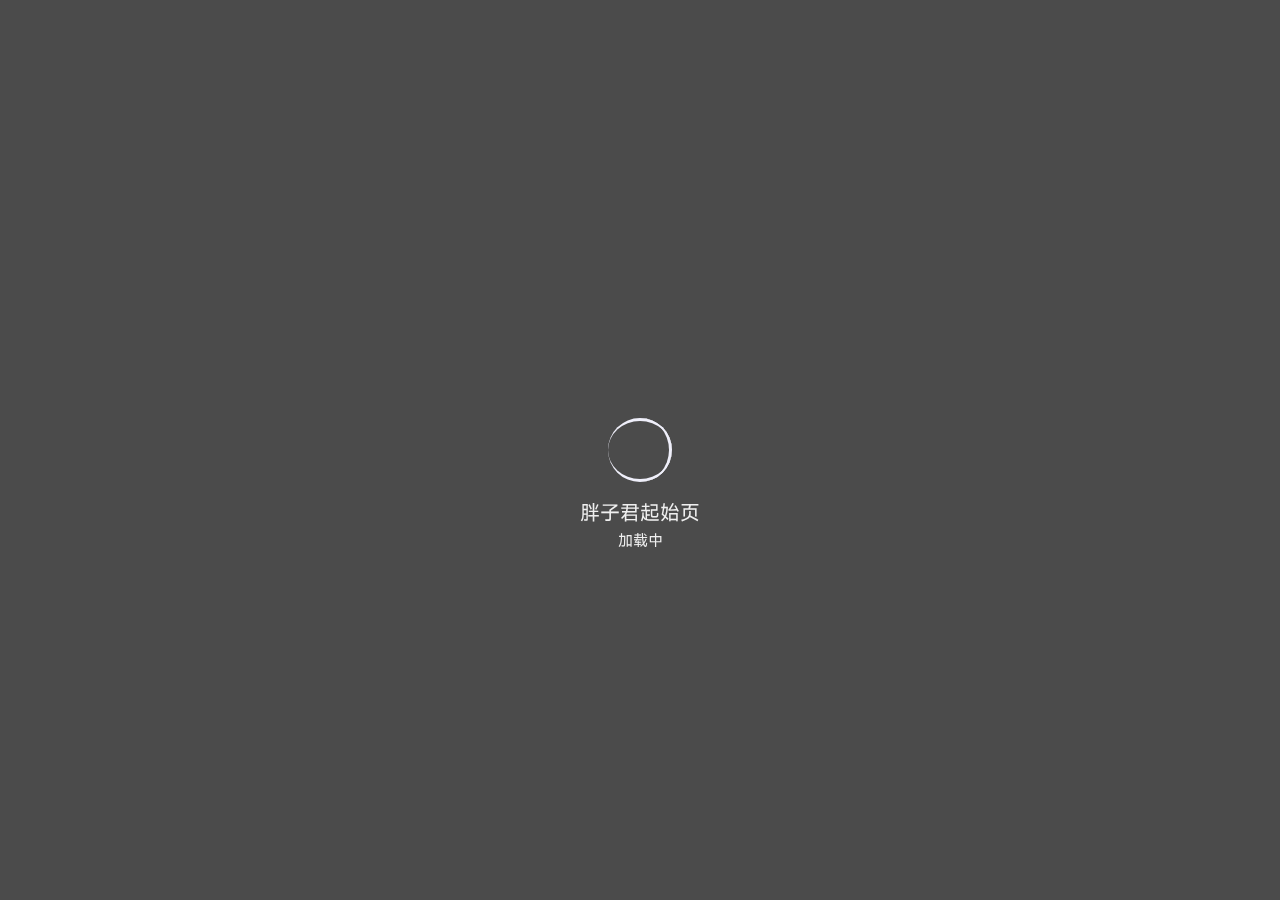
==== index.html @ 7aa4654a "学习绑定本地文件夹" ====
<!DOCTYPE html>
<html lang="zh">

<head>
    <meta charset="UTF-8">
    <meta http-equiv="X-UA-Compatible" content="IE=edge">
    <meta name="viewport" content="width=device-width, initial-scale=1.0">
    <title>胖子君起始页</title>
    <link rel="icon" href="favicon.ico">
    <!-- jQuery -->
    <script src="https://lf26-cdn-tos.bytecdntp.com/cdn/expire-1-y/jquery/3.6.0/jquery.min.js"></script>
    <!-- 引入样式 -->
    <link rel="stylesheet" type="text/css" href="./css/style.css">
    <link rel="stylesheet" type="text/css" href="./css/font.css">
    <link rel="stylesheet" type="text/css" href="./css/loading.css">
    <link rel="stylesheet" type="text/css" href="./css/mobile.css">
    <link rel="stylesheet" type="text/css" href="./css/animation.css">
    <!-- Izitoast -->
    <link rel="stylesheet" href="https://lf3-cdn-tos.bytecdntp.com/cdn/expire-1-y/izitoast/1.4.0/css/iziToast.min.css">
    <script type="text/javascript"
        src="https://lf26-cdn-tos.bytecdntp.com/cdn/expire-1-y/izitoast/1.4.0/js/iziToast.min.js">
    </script>
    <script charset="UTF-8" id="LA_COLLECT" src="//sdk.51.la/js-sdk-pro.min.js"></script>
    <script>LA.init({id: "JngdjtGDf2twJL8Y",ck: "JngdjtGDf2twJL8Y",autoTrack:true,hashMode:true})</script>
    <!-- IE Out -->
    <script>
        if ( /*@cc_on!@*/ false || (!!window.MSInputMethodContext && !!document.documentMode)) window.location.href =
            "https://www.imsyy.top/upgrade-your-browser/index.html?referrer=" + encodeURIComponent(window.location
            .href);
    </script>
</head>

<body>
    <!--加载动画-->
    <div id="loading-box">
        <div class="loading-left-bg"></div>
        <div class="loading-right-bg"></div>
        <div class="spinner-box">
            <div class="loader">
                <div class="inner one"></div>
                <div class="inner two"></div>
                <div class="inner three"></div>
            </div>
            <div class="loading-word">
                <p class="loading-title">胖子君起始页</p>
                <span id="loading-text">加载中</span>
            </div>
        </div>
    </div>
    <!-- 背景图片 -->
    <div class="bg-all">
        <img id="bg" onerror="this.classList.add('error');"></img>
        <div class="cover"></div>
    </div>
    <!-- 主体内容 -->
    <section id="section" class="section">
        <div id="content">
            <div class="con">
                <!-- 时间天气 -->
                <div class="tool-all">
                    <div class="time">
                        <span id="time_text">00<span id="point">:</span>00</span>
                        <span id="day">0&nbsp;月&nbsp;00&nbsp;日&nbsp;周一</span>
                    </div>
                    <div class="weather">
                        <span id="wea_text">N/A</span>&nbsp;<span id="tem2">N/A</span>°C&nbsp;~&nbsp;<span
                            id="tem1">N/A</span>°C
                    </div>
                </div>
                <!-- 搜索框 -->
                <div class="close_sou"></div>
                <div class="sou">
                    <form class="search" action="https://www.baidu.com/s" target="_Blank">
                        <div class="all-search">
                            <div class="se" title="点击切换搜索引擎">
                                <i id="icon-se" class="iconfont icon-baidu"></i>
                            </div>
                            <input class="wd" type="text" name="wd" placeholder="想要搜点什么" autocomplete="off">
                            <div class="sou-button">
                                <div class="s" id="s-button">
                                    <i id="icon-sou" class="iconfont icon-sousuo"></i>
                                </div>
                            </div>
                        </div>
                        <input type="submit" id="search-submit" style="display: none;">
                    </form>
                    <div id="keywords" style="display: none;"></div>
                    <div class="search-engine" style="display: none;">
                        <div class="search-engine-list">
                            <div class="se-li">
                                <a class="se-li-text" data-url="https://www.baidu.com/s" data-name="wd"
                                    data-icon="iconfont icon-baidu">
                                    <i id="icon-sou-list" class="iconfont icon-sousuo"></i>
                                    <span>百度</span>
                                </a>
                            </div>
                            <div class="se-li" data-url="https://cn.bing.com/search" data-name="q"
                                data-icon="iconfont icon-bing">
                                <a class="se-li-text">
                                    <i id="icon-sou-list" class="iconfont icon-bing"></i>
                                    <span>必应</span>
                                </a>
                            </div>
                            <div class="se-li" data-url="https://www.google.com/search" data-name="q"
                                data-icon="iconfont icon-google">
                                <a class="se-li-text">
                                    <i id="icon-sou-list" class="iconfont icon-google"></i>
                                    <span>谷歌</span>
                                </a>
                            </div>
                            <div class="se-li" data-url="https://www.sogou.com/web" data-name="query"
                                data-icon="iconfont icon-bing">
                                <a class="se-li-text">
                                    <i id="icon-sou-list" class="iconfont icon-sougousousuo"></i>
                                    <span>搜狗</span>
                                </a>
                            </div>
                        </div>
                    </div>
                </div>
                <!-- 书签页 -->
                <div class="mark" style="display: none;">
                    <div class="tab">
                        <div class="tab-item active">常用</div>
                        <div class="tab-item">购物</div>
                        <div class="tab-item">工具</div>
                        <div class="tab-item">娱乐</div>
                        <div class="tab-item">学习</div>
                        <div class="tab-item">设计</div>
                    </div>
                    <div class="content products">
                        <!-- 常用 -->
                        <div class="mainCont selected">
                            <div class="quick-all">
                                <div class="quick">
                                    <a href="" target="_blank">
                                        馨宁导航
                                    </a>
                                </div>
                            </div>
                        </div>
                        <!-- 购物 -->
                        <div class="mainCont">
                            <div class="quick-alls">
                                <div class="quicks">
                                    <a href="https://www.taobao.com/" target="_blank">
                                        淘宝
                                    </a>
                                </div>
                                <div class="quicks">
                                    <a href="https://www.vip.com/" target="_blank">
                                        唯品会
                                    </a>
                                </div>
                                <div class="quicks">
                                    <a href="https://www.jd.com/" target="_blank">
                                        京东
                                    </a>
                                </div>
                                <div class="quicks">
                                    <a href="https://www.suning.com/" target="_blank">
                                        苏宁易购
                                    </a>
                                </div>
                                <div class="quicks">
                                    <a href="http://you.163.com/" target="_blank">
                                        网易严选
                                    </a>
                                </div>

                                
                            </div>
                        </div>
                        <!-- 工具 -->
                        <div class="mainCont">
                            <div class="quick-alls">

                                <div class="quicks" data-s="github" title="GitHub">
                                    <a href="https://github.com/" target="_blank">
                                        GitHub
                                    </a>
                                </div>
                                <div class="quicks" data-s="steam" title="Steam">
                                    <a href="https://store.steampowered.com/" target="_blank">
                                        Steam
                                    </a>
                                </div>
                                <div class="quicks" data-s="Gmail" title="Gmail">
                                    <a href="https://mail.google.com/mail/u/0/#inbox" target="_blank">
                                        Gmail
                                    </a>
                                </div>
                                <div class="quicks" data-s="网易邮箱" title="网易邮箱">
                                    <a href="https://mail.163.com/" target="_blank">
                                        网易邮箱
                                    </a>
                                </div>
                                <div class="quicks" data-s="新浪邮箱" title="新浪邮箱">
                                    <a href="https://mail.sina.com.cn/" target="_blank">
                                        新浪邮箱
                                    </a>
                                </div>
                                <div class="quicks" data-s="QQ邮箱" title="QQ邮箱">
                                    <a href="https://mail.qq.com/" target="_blank">
                                        QQ邮箱
                                    </a>
                                </div>
                                <div class="quicks">
                                    <a href="https://tiomg.org/" target="_blank">
                                        太美工具
                                    </a>
                                </div>
                                <div class="quicks">
                                    <a href="https://s.threatbook.cn/" target="_blank">
                                        微步云沙箱
                                    </a>
                                </div>
                                <div class="quicks">
                                    <a href="https://www.tablesgenerator.com/" target="_blank">
                                        表格生成
                                    </a>
                                </div>
                                <div class="quicks">
                                    <a href="https://vocalremover.org/ch/" target="_blank">
                                        VocalreMover
                                    </a>
                                </div>
                                <div class="quicks">
                                    <a href="https://ebook.huzerui.com/" target="_blank">
                                        熊猫搜书
                                    </a>
                                </div>
                                <div class="quicks" title="Cloudflare">
                                    <a href="https://dash.cloudflare.com/" target="_blank">
                                        Cloudflare
                                    </a>
                                </div>
                                <div class="quicks" title="W3school">
                                    <a href="https://www.w3school.com.cn/" target="_blank">
                                        W3school
                                    </a>
                                </div>
                                <div class="quicks" title="腾讯云">
                                    <a href="https://console.cloud.tencent.com/" target="_blank">
                                        腾讯云
                                    </a>
                                </div>
                                <div class="quicks" title="阿里云">
                                    <a href="https://console.aliyun.com/" target="_blank">
                                        阿里云
                                    </a>
                                </div>
                                <div class="quicks" title="百度网盘">
                                    <a href="https://pan.baidu.com/" target="_blank">
                                        百度网盘
                                    </a>
                                </div>
                                <div class="quicks" title="阿里云盘">
                                    <a href="https://www.aliyundrive.com/drive/" target="_blank">
                                        阿里云盘
                                    </a>
                                </div>
                                <div class="quicks" title="又拍云">
                                    <a href="https://console.upyun.com/" target="_blank">
                                        又拍云
                                    </a>
                                </div>
                                <div class="quicks" title="CSDN">
                                    <a href="https://www.csdn.net/" target="_blank">
                                        CSDN
                                    </a>
                                </div>
                            </div>
                        </div>
                        <!-- 娱乐 -->
                        <div class="mainCont">
                            <div class="quick-alls">
                                <div class="quicks" data-s="bilibili" title="哔哩哔哩 (゜-゜)つロ 干杯~">
                                    <a href="https://www.bilibili.com/" target="_blank">
                                        哔哩哔哩
                                    </a>
                                </div>
                                <div class="quicks" data-s="ACFUN" title="ACFUN">
                                    <a href="http://www.acfun.cn/index.html" target="_blank">
                                        ACFUN
                                    </a>
                                </div>
                                <div class="quicks" data-s="Youtube" title="Youtube">
                                    <a href="https://www.youtube.com/" target="_blank">
                                        Youtube
                                    </a>
                                </div>
                                <div class="quicks" data-s="腾讯视频" title="腾讯视频">
                                    <a href="https://v.qq.com/" target="_blank">
                                        腾讯视频
                                    </a>
                                </div>
                                <div class="quicks" data-s="爱奇艺" title="爱奇艺">
                                    <a href="https://www.iqiyi.com/" target="_blank">
                                        爱奇艺
                                    </a>
                                </div>
                                <div class="quicks" data-s="奈非影视" title="奈非影视">
                                    <a href="https://www.nfmovies.com/" target="_blank">
                                        奈非影视
                                    </a>
                                </div>
                                <div class="quicks" data-s="K1080" title="K1080">
                                    <a href="https://k1080.net/" target="_blank">
                                        K1080
                                    </a>
                                </div>
                                <div class="quicks" data-s="云播TV" title="云播TV">
                                    <a href="https://www.yunbtv.com/" target="_blank">
                                        云播TV
                                    </a>
                                </div>

                            </div>
                        </div>
                        <!-- 学习 -->
                        <div class="mainCont">
                            <div class="quick-alls">
                                <div class="quicks" data-s="bilibili" title="哔哩哔哩 (゜-゜)つロ 干杯~">
                                    <a href="https://www.bilibili.com/" target="_blank">
                                        哔哩哔哩
                                    </a>
                                </div>
                                <div class="quicks" data-s="github" title="GitHub">
                                    <a href="https://github.com/" target="_blank">
                                        GitHub
                                    </a>
                                </div>
                                <div class="quicks" data-s="馨宁学术" title="馨宁学术">
                                    <a href="https://study.v-li.com/" target="_blank">
                                        馨宁学术
                                    </a>
                                </div>
                            </div>
                        </div>
                        <!-- 设计 -->
                        <div class="mainCont">
                            <div class="quick-alls">
                                <div class="quicks" data-s="馨宁导航" title="产品经理导航|运营导航|设计师导航——馨宁导航">
                                    <a href="https://v-li.com/" target="_blank">
                                        馨宁导航
                                    </a>
                                </div>
                                <div class="quicks" data-s="pinterest" title="pinterest">
                                    <a href="https://www.pinterest.com/" target="_blank">
                                        Pinterest
                                    </a>
                                </div>
                                <div class="quicks" data-s="behance" title="behance">
                                    <a href="https://www.behance.net/" target="_blank">
                                        Behance
                                    </a>
                                </div>
                                <div class="quicks" data-s="dribbble" title="dribbble">
                                    <a href="https://www.dribbble.com/" target="_blank">
                                        Dribbble
                                    </a>
                                </div>
                                <div class="quicks" data-s="花瓣" title="花瓣">
                                    <a href="https://huaban.com/" target="_blank">
                                        花瓣
                                    </a>
                                </div>
                                <div class="quicks" data-s="站酷" title="站酷">
                                    <a href="https://www.zcool.com.cn/" target="_blank">
                                        站酷
                                    </a>
                                </div>
                                <div class="quicks" data-s="阿里图标" title="阿里图标">
                                    <a href="https://www.iconfont.cn/" target="_blank">
                                        阿里图标
                                    </a>
                                </div>
                                <div class="quicks" data-s="iconfinder" title="iconfinder">
                                    <a href="https://www.iconfinder.com/" target="_blank">
                                        IconFinder
                                    </a>
                                </div>

                            </div>
                        </div>
                    </div>
                </div>
                <!-- 设置图标 -->
                <div id="menu">
                    <i id="icon-menu" class="iconfont icon-shezhi"></i>
                </div>
                <!-- 设置页 -->
                <div class="set" style="display: none;">
                    <div class="tabs">
                        <div class="tab-items actives">搜索引擎</div>
                        <div class="tab-items" id="set-quick-menu">快捷方式</div>
                        <div class="tab-items">背景图片</div>
                        <div class="tab-items">数据备份</div>
                    </div>
                    <div class="contents productss">
                        <!-- 搜索引擎设置 -->
                        <div class="mainConts selected">
                            <div class="set_blocks">
                                <div class="set_blocks_content">
                                    <div class="se_list">
                                        <div class="se_list_table">
                                            <div class="se_list_div">
                                                <div class="se_list_num">
                                                    <i class="iconfont icon-home"></i>
                                                </div>
                                                <div class="se_list_name">百度</div>
                                                <div class="se_list_button">
                                                    <button class="set_se_default" value="baidu"
                                                        style="border-radius: 8px 0px 0px 8px;">
                                                        <span class="iconfont icon-home"></span>
                                                    </button>
                                                    <button class="edit_se" value="baidu">
                                                        <span class="iconfont icon-xiugai"></span>
                                                    </button>
                                                    <button class="delete_se" value="baidu"
                                                        style="border-radius: 0px 8px 8px 0px;">
                                                        <span class="iconfont icon-delete"></span>
                                                    </button>
                                                </div>
                                            </div>
                                            <div class="se_list_div">
                                                <div class="se_list_num">2</div>
                                                <div class="se_list_name">谷歌</div>
                                                <div class="se_list_button">
                                                    <button class="set_se_default" value="google"><span
                                                            class="iconfont icon-home"></span></button>
                                                    <button class="edit_se" value="google"><span
                                                            class="iconfont icon-xiugai"></span></button>
                                                    <button class="delete_se" value="google"><span
                                                            class="iconfont icon-delete"></span></button>
                                                </div>
                                            </div>
                                        </div>
                                    </div>
                                    <div class="se_add_preinstall">
                                        <div class="set_se_list_add">
                                            <span class="set_quick_text">新增</span>
                                        </div>
                                        <div class="set_se_list_preinstall">
                                            <span class="set_quick_text">重置</span>
                                        </div>
                                    </div>
                                    <div class="add_content se_add_content" style="display:none;">
                                        <div class="froms">
                                            <div class="from_items">
                                                <div class="from_text">顺序</div>
                                                <input type="hidden" name="key_inhere">
                                                <input type="number" name="key" placeholder="请填入小于 20 的正整数"
                                                    autocomplete="off"
                                                    oninput="if(value>20)value=20;if(value<0)value=0">
                                            </div>
                                            <div class="from_items">
                                                <div class="from_text">名称</div>
                                                <input type="text" name="title" placeholder="搜索引擎名称" autocomplete="off">
                                            </div>
                                            <div class="from_items">
                                                <div class="from_text">网址</div>
                                                <input type="url" name="url" placeholder="以 https 或 http 开头的 URL"
                                                    autocomplete="off">
                                            </div>
                                            <div class="from_items">
                                                <div class="from_text">字段名</div>
                                                <input type="text" name="name" placeholder="URL 中 ? 后面的字段"
                                                    autocomplete="off">
                                            </div>
                                            <div class="from_items" style="display: none;">
                                                <input type="text" name="icon" placeholder="iconfont icon-Earth"
                                                    value="iconfont icon-Earth" disabled="disabled">
                                            </div>
                                        </div>
                                        <div class="from_items button">
                                            <div class="se_add_save">保存</div>
                                            <div class="se_add_cancel">取消</div>
                                        </div>
                                    </div>
                                </div>
                            </div>
                        </div>
                        <!-- 快捷方式设置 -->
                        <div class="mainConts">
                            <div class="set_blocks">
                                <div class="set_blocks_content">
                                    <div class="quick_list">
                                        <div class="quick_list_table">
                                            <div class="quick_list_div">
                                                <div class="quick_list_div_num">1</div>
                                                <div class="quick_list_div_name">哔哩哔哩</div>
                                                <div class="quick_list_div_button">
                                                    <div class="edit_quick" value="1">
                                                        <span class="iconfont iconbook-edit"></span>
                                                    </div>
                                                    <div class="delete_quick" value="1">
                                                        <span class="iconfont icondelete"></span>
                                                    </div>
                                                </div>
                                            </div>
                                            <div class="quick_list_div">
                                                <div class="quick_list_div_num">2</div>
                                                <div class="quick_list_div_name">知乎</div>
                                                <div class="quick_list_div_button">
                                                    <button class="edit_quick" value="2"
                                                        style="border-radius: 8px 0px 0px 8px;">
                                                        <span class="iconfont iconbook-edit"></span>
                                                    </button>
                                                    <button class="delete_quick" value="2"
                                                        style="border-radius: 0px 8px 8px 0px;">
                                                        <span class="iconfont icondelete"></span>
                                                    </button>
                                                </div>
                                            </div>
                                        </div>
                                    </div>
                                    <div class="se_add_preinstalls">
                                        <div class="set_quick_list_add">
                                            <span class="set_quick_text">新增</span>
                                        </div>
                                        <div class="set_quick_list_preinstall">
                                            <span class="set_quick_text">重置</span>
                                        </div>
                                    </div>
                                    <div class="add_content quick_add_content" style="display:none;">
                                        <div class="froms">
                                            <div class="from_items">
                                                <div class="from_text">顺序</div>
                                                <input type="hidden" name="key_inhere">
                                                <input type="number" name="key" placeholder="请填入小于 100 的正整数"
                                                    autocomplete="off"
                                                    oninput="if(value>99)value=99;if(value<0)value=0">
                                            </div>
                                            <div class="from_items">
                                                <div class="from_text">名称</div>
                                                <input type="text" name="title" placeholder="网站名称" autocomplete="off">
                                            </div>
                                            <div class="from_items">
                                                <div class="from_text">网址</div>
                                                <input type="url" name="url" placeholder="以 https 或 http 开头的 URL"
                                                    autocomplete="off">
                                            </div>
                                        </div>
                                        <div class="from_items button">
                                            <div class="quick_add_save">保存</div>
                                            <div class="quick_add_cancel">取消</div>
                                        </div>
                                    </div>
                                </div>
                            </div>
                        </div>
                        <!-- 背景图片设置 -->
                        <div class="mainConts">
                            <div class="set_blocks">
                                <div class="set_tip">
                                    <span class="set_text mobile">点击下方选项以切换壁纸，使用除默认壁纸以外的选项可能会导致页面载入缓慢</span>
                                    <span class="set_text mobile">不建议使用以主色调为白色的壁纸，会导致本站部分元素无法辨认</span>
                                    <span class="set_text" id="wallpaper_text">请点击选项以查看各项说明，高亮项为选中，选中后刷新页面以生效</span>
                                </div>
                                <div class="set_blocks_content">
                                    <div class="from_container">
                                        <div class="froms">
                                            <div class="from_row">
                                                <div class="from_row_content">
                                                    <div id="wallpaper">
                                                        <div class="form-radio">
                                                            <input type="radio" id="radio1" class="set-wallpaper"
                                                                name="wallpaper-type" value="1" style="display: none;">
                                                            <label class="form-radio-label" for="radio1">
                                                                默认壁纸
                                                            </label>
                                                        </div>
                                                        <div class="form-radio">
                                                            <input type="radio" id="radio2" class="set-wallpaper"
                                                                name="wallpaper-type" value="2" style="display: none;">
                                                            <label class="form-radio-label" for="radio2">
                                                                每日必应
                                                            </label>
                                                        </div>
                                                        <div class="form-radio">
                                                            <input type="radio" id="radio3" class="set-wallpaper"
                                                                name="wallpaper-type" value="3" style="display: none;">
                                                            <label class="form-radio-label" for="radio3">
                                                                随机风景
                                                            </label>
                                                        </div>
                                                        <div class="form-radio">
                                                            <input type="radio" id="radio4" class="set-wallpaper"
                                                                name="wallpaper-type" value="4" style="display: none;">
                                                            <label class="form-radio-label" for="radio4">
                                                                随机二次元
                                                            </label>
                                                        </div>
                                                        <div class="form-radio mobile">
                                                            <input type="radio" id="radio5"
                                                                class="set-wallpaper wallpaper-custom"
                                                                name="wallpaper-type" value="5" style="display: none;">
                                                            <label class="form-radio-label" for="radio5">
                                                                自定义壁纸
                                                            </label>
                                                        </div>
                                                    </div>
                                                </div>

                                            </div>
                                            <div id="wallpaper_url" style="display: none;">
                                                <div class="from_row">
                                                    <div class="from_items">
                                                        <input type="text" name="wallpaper-url" id="wallpaper-url"
                                                            placeholder="以 https 或 http 开头的 URL" autocomplete="off">
                                                    </div>
                                                </div>
                                            </div>
                                        </div>
                                    </div>
                                    <div class="from_items button" id="wallpaper-button" style="display: none;">
                                        <div class="wallpaper_save">保存</div>
                                    </div>
                                </div>
                            </div>
                        </div>
                        <!-- 数据备份设置 -->
                        <div class="mainConts">
                            <div class="set_blocks">
                                <div class="set_tip">
                                    <span class="set_text">点击导出会将本站文件导出至下载目录</span>
                                    <span class="set_text">点击导入可选择已备份文件进行恢复</span>
                                    <span class="set_text">本功能尚未完善，若遇到问题可在设置进行重置</span>
                                </div>
                                <div class="set_button">
                                    <div class="but-ordinary" id="my_data_in">导入</div>
                                    <div class="but-ordinary" id="my_data_out">导出</div>
                                    <input type="file" id="my_data_file" name="file" style="display: none">
                                </div>
                                <div class="set_version">
                                    <span class="set_version-text">MADE&nbsp;BY&nbsp;IMSYY</span>
                                    <span class="set_version-text2">©&nbsp;Snavigation&nbsp;v&nbsp;1.2</span>
                                </div>
                            </div>
                        </div>
                    </div>
                </div>
            </div>
        </div>
        <!-- 版权信息 -->
        <div class="foot">
            <div class="power">Copyright&nbsp;&copy;&nbsp;2020
                <script>
                    document.write(' - ' + (new Date()).getFullYear())
                </script>&nbsp;<a href="https://home.v-li.com">胖子君</a>&nbsp;&amp;&nbsp;
                <!-- 以下信息请不要修改哦 -->
                Made&nbsp;by&nbsp;<a href="https://github.com/imsyy/Snavigation" target="_blank">imsyy</a>
            </div>
        </div>
    </section>
    <!-- 主体内容结束 -->
    <!-- noscript -->
    <noscript>
        <div class="noscript fixed-top">请开启 JavaScript</div>
    </noscript>
    <!-- JS -->
    <script type="text/javascript" src="./js/main.js"></script>
    <script type="text/javascript" src="./js/set.js"></script>
    <script type="text/javascript" src="./js/js.cookie.js"></script>
</body>

</html>
---- css/style.css ----
@charset "utf-8";

:root {
    --body-background-color: #333333;
    --main-text-color: #efefef;
    --main-text-form-color: #333333;
    --main-text-form-hover-color: #efefef;
    /* --main-background-color: #ffffff40;
    --main-background-hover-color: #ffffff60;
    --main-background-active-color: #ffffff80; */
    --main-background-color: #00000040;
    --main-background-hover-color: #acacac60;
    --main-background-active-color: #8a8a8a80;
    --main-button-color: #ffffff40;
    --main-button-hover-color: #00000030;
    --main-button-active-color: #00000020;
    --main-input-color: #ffffff30;
    --main-input-text-placeholder-color: #ffffff70;
    --main-text-shadow: 0px 0px 8px #00000066;
    --main-search-shadow: 0 0 20px #0000000d;
    --main-search-hover-shadow: 0 0 20px #00000033;
    --border-bottom-color-hover: #efefef80;
    --border-bottom-color-active: #efefef;
}

html,
body {
    width: 100%;
    height: 100%;
    margin: 0;
    background-color: var(--body-background-color);
    -webkit-tap-highlight-color: transparent;
    -webkit-user-select: none;
    user-select: none;
    font-family: 'MiSans', sans-serif;
}

*,
a,
p {
    text-decoration: none;
    transition: 0.3s;
    color: var(--main-text-color);
    user-select: none;
}

section {
    display: block;
    position: fixed;
    width: 100%;
    height: 100%;
    min-height: 600px;
    opacity: 0;
    transition: ease 1.5s;
}

.noclickn {
    pointer-events: none;
}

/*背景*/
.bg-all {
    z-index: 0;
    position: absolute;
    top: calc(0px + 0px);
    left: 0;
    width: 100%;
    height: calc(100% - 0px);
    transition: .25s;
}

#bg {
    transform: scale(1.10);
    filter: blur(10px);
    position: fixed;
    left: 0;
    top: 0;
    width: 100%;
    height: 100%;
    object-fit: cover;
    transition: opacity 1s, transform .25s, filter .25s;
    backface-visibility: hidden;
}

img.error {
    display: none;
}

.cover {
    opacity: 0;
    position: fixed;
    left: 0;
    top: 0;
    width: 100%;
    height: 100%;
    background-image: radial-gradient(rgba(0, 0, 0, 0) 0, rgba(0, 0, 0, .5) 100%), radial-gradient(rgba(0, 0, 0, 0) 33%, rgba(0, 0, 0, .3) 166%);
    transition: .25s;
}

/*总布局*/
#content {
    width: 100%;
    height: 100%;
    display: flex;
    align-items: center;
    justify-content: center;
}

.con {
    width: 100%;
    display: flex;
    justify-content: center;
    flex-direction: column;
    align-items: center;
}

.sou {
    max-width: 680px;
    width: calc(100% - 60px);
    animation: fade;
    -webkit-animation: fade 0.5s;
    -moz-animation: fade 0.5s;
    -o-animation: fade 0.5s;
    -ms-animation: fade 0.5s;
    /* transform: translateY(-150%); */
}

/* .box .sou {
    display: none;
} */

.box .all-search {
    opacity: 0;
    transition: 0.3s;
}

/*
搜索框点击后更改样式
*/

/*搜索框*/
.onsearch .all-search {
    background-color: var(--main-text-form-hover-color);
    transform: translateY(-140%);
    transition: ease 0.3s !important;
}

/*背景模糊*/
.onsearch #bg {
    transform: scale(1.08) !important;
    filter: blur(10px) !important;
    transition: ease 0.3s !important;
}

/*搜索引擎按钮*/
.onsearch #icon-se {
    color: var(--main-text-form-color) !important;
    transition: ease 0.5s;
}

/*搜索按钮*/
.onsearch #icon-sou {
    color: var(--main-text-form-color) !important;
    transition: ease 0.5s;
}

/*时间上移*/
.onsearch .tool-all {
    transform: translateY(-140%) !important;
}

/*搜索引擎选择上移*/
.onsearch .search-engine {
    transform: translateY(-38%) !important;
}


/*时间*/
.tool-all {
    position: absolute;
    display: flex;
    flex-direction: column;
    align-items: center;
    transform: translateY(-120%);
    z-index: 1;
}

.time {
    color: var(--main-text-color);
    display: flex;
    flex-direction: column;
    align-items: center;
}

#point {
    margin: 0px 4px;
    animation: fadenum 2s infinite;
    -webkit-animation: fadenum 2s infinite;
    -moz-animation: fadenum 2s infinite;
    -o-animation: fadenum 2s linear infinite;
    -ms-animation: fadenum 2s linear infinite;
}

#time_text {
    font-size: 3rem;
    margin: 6px 0px;
    text-shadow: var(--main-text-shadow);
    transition: 0.2s;
}

#time_text:hover {
    cursor: pointer;
    transition: 0.2s;
    transform: scale(1.08);
}

#time_text:active {
    transition: 0.2s;
    opacity: 0.6;
    transform: scale(1.02);
}

#day {
    font-size: 1.15rem;
    opacity: 0.8;
    margin: 4px 0px;
    text-shadow: var(--main-text-shadow);
}

/*天气*/
.weather {
    color: #efefef;
    opacity: 0.8;
    font-size: 1.10rem;
    text-shadow: var(--main-text-shadow);
}

/*搜索框*/
.search,
.wd,
.s {
    padding: 0;
    margin: 0;
    border: none;
    outline: none;
    background: none;
    display: flex;
    justify-content: center;
    animation: fade;
    -webkit-animation: fade 0.5s;
    -moz-animation: fade 0.5s;
    -o-animation: fade 0.5s;
    -ms-animation: fade 0.5s;
}

.wd::-webkit-input-placeholder {
    letter-spacing: 2px;
    font-size: 1.05rem;
}

.all-search {
    display: flex;
    align-items: center;
    width: 100%;
    height: 43px;
    border-radius: 30px;
    color: var(--main-text-color);
    background-color: var(--main-background-color);
    box-shadow: var(--main-search-shadow);
    -webkit-backdrop-filter: blur(10px);
    backdrop-filter: blur(10px);
    overflow: hidden;
    transition: 0.5s ease;
}

.all-search:hover {
    box-shadow: var(--main-search-hover-shadow);
}

.con .sou form .wd {
    width: 100%;
    height: 100%;
    line-height: 100%;
    text-indent: 4px;
    font-size: 1.25rem;
    color: var(--main-text-form-color);
    /* background-color: transparent; */
}

.sou form .se,
.sou form .s {
    width: 40px;
    height: 40px;
    display: flex;
    padding: 10px;
    cursor: pointer;
    justify-content: center;
    align-items: center;
}

#icon-se,
#icon-sou {
    font-size: 1.25rem;
    color: #efefef;
}

.sou form .se {
    transition: 0.3s;
    border-radius: 0px 30px 30px 0px;
}

.sou form .se:hover {
    transition: 0.3s;
    background: var(--main-background-color);
    border-radius: 0px 30px 30px 0px;
}

.sou-button {
    transition: 0.3s;
    border-radius: 30px 0px 0px 30px;
}

.sou-button:hover {
    transition: 0.3s;
    background: var(--main-background-color);
    border-radius: 30px 0px 0px 30px;
}

.all-search input::-webkit-input-placeholder {
    color: var(--main-text-color);
    text-align: center;
}

.all-search input::-moz-placeholder {
    color: var(--main-text-color);
    text-align: center;
}

.all-search input:-ms-input-placeholder {
    color: var(--main-text-color);
    text-align: center;
}

/*切换搜索引擎*/
.search-engine {
    position: absolute;
    margin-top: 10px;
    margin-left: 5px;
    padding: 10px;
    color: var(--main-text-color);
    background-color: var(--main-background-color);
    box-shadow: var(--main-search-shadow);
    -webkit-backdrop-filter: blur(10px);
    backdrop-filter: blur(10px);
    border-radius: 8px;
    display: none;
    z-index: 999;
    animation: fade;
    -webkit-animation: fade 0.5s;
    -moz-animation: fade 0.5s;
    -o-animation: fade 0.5s;
    -ms-animation: fade 0.5s;
}

.search-engine-list {
    display: flex;
    justify-content: flex-start;
    width: 100%;
    flex-wrap: wrap;
    height: 152px;
    overflow-y: auto;
    overflow-x: hidden;
}

.se-li {
    flex: 1;
    width: 23%;
    min-width: 23%;
    max-width: 23%;
    width: 100%;
    padding: 8px 0px;
    margin: 1%;
    border-radius: 8px;
    transition: 0.3s;
    background: var(--main-background-color);
}

.se-li:hover {
    cursor: pointer;
    transition: 0.3s;
    border-radius: 8px;
    background-color: var(--main-background-hover-color);
}

.se-li-text {
    display: flex;
    width: 100%;
    height: 100%;
    align-items: center;
    justify-content: center;
}

.se-li-text span {
    margin-left: 10px;
    overflow: hidden;
    text-overflow: ellipsis;
    white-space: nowrap;

}

/*搜索建议*/
#keywords {
    position: absolute;
    width: 100%;
    top: 46.5%;
    font-size: small;
    color: var(--main-text-color);
    background-color: var(--main-background-color);
    box-shadow: var(--main-search-shadow);
    border-radius: 8px;
    display: none;
    z-index: 999;
    -webkit-backdrop-filter: blur(10px);
    backdrop-filter: blur(10px);
    animation: down;
    -webkit-animation: down 0.5s;
    -moz-animation: down 0.5s;
    -o-animation: down 0.5s;
    -ms-animation: down 0.5s;
}

.keyword {
    padding: 6px 12px;
    border-radius: 8px;
    transition: 0.3s;
    animation: fade;
    -webkit-animation: fade 0.5s;
    -moz-animation: fade 0.5s;
    -o-animation: fade 0.5s;
    -ms-animation: fade 0.5s;
}

.keyword i {
    margin-right: 6px;
    font-size: small;
}

.keyword:hover,
.keyword.choose {
    cursor: pointer;
    /* font-weight: bold; */
    transition: 0.3s;
    text-indent: 10px;
    border-radius: 8px;
    background-color: var(--main-background-hover-color);
    border-radius: 8px;
}

/*书签及设置*/
.mark,
.set {
    flex-direction: column;
    align-items: center;
    background: var(--main-background-color);
    border-radius: 8px;
    height: 400px;
    max-height: 400px;
    width: 80%;
    max-width: 900px;
    max-width: 900px;
    position: absolute;
    margin-top: 200px;
    z-index: 2000;
    animation: fade;
    -webkit-animation: fade 0.75s;
    -moz-animation: fade 0.75s;
    -o-animation: fade 0.75s;
    -ms-animation: fade 0.75s;
}

.mark .tab,
.set .tabs {
    height: 40px;
    min-height: 40px;
    width: 100%;
    display: flex;
    justify-content: space-around;
    align-items: center;
    margin-bottom: 20px;
}

.set .tabs {
    margin-bottom: 0px !important;
}

.mark .tab .tab-item,
.set .tabs .tab-items {
    width: 100%;
    height: 100%;
    display: flex;
    justify-content: center;
    align-items: center;
    font-size: 0.95rem;
    transition: 0.3s;
    border-bottom: 2px solid transparent;
    border-top: 2px solid transparent;
}

.mark .tab .tab-item:hover,
.set .tabs .tab-items:hover {
    transition: 0.3s;
    cursor: pointer;
    border-bottom-color: var(--border-bottom-color-hover);
}

.mark .tab .tab-item.active,
.set .tabs .tab-items.actives {
    border-bottom-color: var(--border-bottom-color-active);
}

.products,
.productss {
    width: 100%;
    height: 100%;
}

.products .mainCont,
.productss .mainConts {
    display: none;
    width: 100%;
    /* overflow: auto; */
    flex-wrap: wrap;
    animation: fade;
    -webkit-animation: fade 0.5s;
    -moz-animation: fade 0.5s;
    -o-animation: fade 0.5s;
    -ms-animation: fade 0.5s;
}

.products .mainCont.selected,
.productss .mainConts.selected {
    display: flex;
}

/*快捷方式*/
.quick-all,
.quick-alls {
    display: flex;
    flex-wrap: wrap;
    justify-content: flex-start;
    align-content: flex-start;
    width: 100%;
    margin: 0px 20px 20px 20px;
    height: 316px;
    overflow: auto;
}

.quick,
.quicks {
    flex: 1;
    height: 48px;
    background: var(--main-background-color);
    cursor: pointer;
    border-radius: 8px;
    width: 18%;
    min-width: 18%;
    max-width: 18%;
    margin: 0% 1% 2% 1%;
    transition: 0.3s;
}

.quick:hover,
.quicks:hover {
    transition: 0.3s;
    background: var(--main-background-hover-color);
}

.quick:active,
.quicks:active {
    transform: scale(0.95);
    transition: 0.3s;
    background: var(--main-background-active-color);
}

.quick a,
.quicks a {
    width: 100%;
    height: 100%;
    display: flex;
    justify-content: center;
    align-items: center;
    overflow: hidden;
    text-overflow: ellipsis;
    white-space: nowrap;
}

/*设置区域统一样式*/
#menu {
    width: 44px;
    height: 44px;
    position: absolute;
    right: 8px;
    top: 8px;
    z-index: 2000000;
    cursor: pointer;
    transition: 0.5s;
    border-radius: 8px;
    transition: 0.3s;
    animation: fade;
    -webkit-animation: fade 1s;
    -moz-animation: fade 1s;
    -o-animation: fade 1s;
    -ms-animation: fade 1s;
}

#menu:hover {
    cursor: pointer;
    transition: 0.3s;
    background: var(--main-background-color);
    border-radius: 8px;
}

#menu:active {
    cursor: pointer;
    transform: scale(0.90);
}

#menu i {
    display: flex;
    justify-content: center;
    align-items: center;
    height: 100%;
    font-size: 1.75rem;
    transition: 0.3s;
}

.set_blocks {
    width: 100%;
    height: 340px;
    display: flex;
    flex-direction: column;
    justify-content: space-between;
}

.set_blocks_content {
    display: flex;
    margin: 20px 20px 0px 20px;
    height: 430px;
    flex-direction: column;
    justify-content: space-between;
}

.set_blocks_content .se_add_preinstall,
.set_blocks_content .se_add_preinstalls,
.from_items.button {
    display: flex;
    justify-content: center;
}

.set_se_list_add,
.set_se_list_preinstall,
.se_add_save,
.se_add_cancel,
.set_quick_list_add,
.set_quick_list_preinstall,
.quick_add_cancel,
.quick_add_save,
.wallpaper_save {
    width: 25%;
    display: flex;
    height: 40px;
    border-radius: 8px;
    background: var(--main-background-color);
    margin: 0 20px;
    justify-content: center;
    align-items: center;
    transition: 0.3s;
}

.set_se_list_add:hover,
.set_se_list_preinstall:hover,
.se_add_save:hover,
.se_add_cancel:hover,
.set_quick_list_add:hover,
.set_quick_list_preinstall:hover,
.quick_add_cancel:hover,
.quick_add_save:hover,
.wallpaper_save:hover {
    cursor: pointer;
    background: var(--main-background-hover-color);
    transition: 0.3s;
}

.set_se_list_add:active,
.set_se_list_preinstall:active,
.se_add_save:active,
.se_add_cancel:active,
.set_quick_list_add:active,
.set_quick_list_preinstall:active,
.quick_add_cancel:active,
.quick_add_save:active,
.wallpaper_save:active {
    transform: scale(0.90);
    background: var(--main-background-active-color);
    transition: 0.3s;
}

.set_blocks_content button {
    width: 40px;
    height: 100%;
    background: var(--main-button-color);
    border: 1px solid transparent;
    transition: 0.3s;
}

.set_blocks_content button:hover {
    cursor: pointer;
    background: var(--main-button-hover-color);
}

.set_blocks_content button:active {
    transform: scale(0.95);
    background: var(--main-button-active-color);
}

.se_list,
.se_add_preinstall,
.se_add_preinstalls,
.quick_list,
.add_content {
    animation: fade;
    -webkit-animation: fade 0.5s;
    -moz-animation: fade 0.5s;
    -o-animation: fade 0.5s;
    -ms-animation: fade 0.5s;
}

/*表单内容*/
.add_content {
    display: flex;
    flex-direction: column;
    height: 320px;
    justify-content: space-between;
    overflow-y: auto;
    overflow-x: hidden;
}

.froms {
    height: 100%;
    display: flex;
    flex-direction: column;
    justify-content: space-evenly;
}

.froms .from_items {
    display: flex;
    flex-direction: row;
    align-items: center;
    width: 100%;
}

.from_text {
    width: 60px;
    display: flex;
    justify-content: center;
    margin-right: 10px;
}

.add_content input,
#wallpaper_url input {
    font-size: 1.05rem;
    outline: none;
    height: 40px;
    width: 100%;
    border-radius: 8px;
    padding: 0px 10px;
    border: none;
    background: var(--main-input-color);
}

.add_content input:hover,
.add_content input:active,
#wallpaper_url input:hover,
#wallpaper_url input:active {
    box-shadow: var(--main-search-hover-shadow);
}

.add_content input::-webkit-input-placeholder,
#wallpaper_url input::-webkit-input-placeholder {
    color: var(--main-input-text-placeholder-color);
}

input::-webkit-outer-spin-button,
input::-webkit-inner-spin-button {
    -webkit-appearance: none;
}

input[type="number"] {
    -moz-appearance: textfield;
}

/*快捷方式和搜索引擎设置*/
.quick_list,
.se_list {
    height: 260px;
    overflow-y: auto;
}

.quick_list_table,
.se_list_table {
    display: flex;
    flex-direction: column;
    margin: 0px 10px;
}

.quick_list_div,
.se_list_div {
    height: 40px;
    display: flex;
    flex-direction: row;
    align-items: center;
    justify-content: space-between;
    margin-bottom: 14px;
    background: var(--main-background-color);
    border-radius: 8px;
    transition: 0.3s;
}

.quick_list_div:hover,
.se_list_div:hover {
    background: var(--main-background-hover-color);
    transition: 0.3s;
}

.quick_list_div_num,
.se_list_num {
    height: 40px;
    width: 40px;
    min-width: 40px;
    display: flex;
    justify-content: center;
    align-items: center;
    background: var(--main-background-color);
    border-radius: 8px;
}

.quick_list_div_name,
.se_list_name {
    width: 100%;
    margin-left: 10px;
    overflow: hidden;
    text-overflow: ellipsis;
    white-space: nowrap;
}

.quick_list_div_button,
.se_list_button {
    height: 40px;
    border-radius: 8px;
    display: flex;
    align-items: center;
    justify-content: center;
}

/*背景图片*/
#wallpaper {
    display: flex;
    flex-direction: row;
}

#wallpaper_url {
    margin: 10px 0px;
    animation: fade;
    -webkit-animation: fade 0.5s;
    -moz-animation: fade 0.5s;
    -o-animation: fade 0.5s;
    -ms-animation: fade 0.5s;
}

#wallpaper_text {
    font-weight: bold;
    margin-top: 6px;
}

.form-radio {
    margin: 0px 10px 10px 0px;
}

input[type="radio"]+label {
    cursor: pointer;
    padding: 6px 10px;
    background: var(--main-background-color);
    border-radius: 8px;
    transition: 0.3s;
    border: 2px solid transparent;
}

input[type="radio"]:checked+label {
    background: var(--main-background-active-color);
    border: 2px solid var(--main-background-active-color);
}

/*数据备份*/
.set_tip {
    display: flex;
    margin: 20px;
    background: var(--main-background-color);
    padding: 20px;
    border-radius: 8px;
    flex-direction: column;
}

.set_button {
    margin: 20px;
    display: flex;
    justify-content: center;
}

.but-ordinary {
    width: 25%;
    display: flex;
    height: 40px;
    border-radius: 8px;
    background: var(--main-background-color);
    margin: 0 20px;
    justify-content: center;
    align-items: center;
    transition: 0.3s;
}

.but-ordinary:hover {
    cursor: pointer;
    background: var(--main-background-hover-color);
    transition: 0.3s;
}

.but-ordinary:active {
    transform: scale(0.90);
    background: var(--main-background-active-color);
    transition: 0.3s;
}

.set_version {
    display: flex;
    justify-content: center;
    flex-direction: column;
    align-items: center;
}

.set_version-text2 {
    font-size: small;
    color: var(--main-background-active-color);
}

/*页脚*/
.foot {
    position: absolute;
    bottom: 10px;
    z-index: 1000;
    text-align: center;
    width: 100%;
    height: 20px;
    line-height: 20px;
}

.power {
    color: var(--main-text-color);
    opacity: 0.8;
    font-size: small;
    text-shadow: var(--main-text-shadow);
}

/*弹窗样式*/
.iziToast {
    backdrop-filter: blur(10px) !important;
}

.iziToast:after {
    box-shadow: none !important;
}

.iziToast>.iziToast-body {
    display: flex;
    align-items: center;
}

.iziToast>.iziToast-body .iziToast-message {
    margin: 0 !important;
}

.iziToast>.iziToast-body .iziToast-texts {
    margin: 0 !important;
}

.iziToast>.iziToast-body .iziToast-buttons>a,
.iziToast>.iziToast-body .iziToast-buttons>button,
.iziToast>.iziToast-body .iziToast-buttons>input:not([type=checkbox]):not([type=radio]) {
    margin: 2px 6px !important;
    color: #efefef !important;
}

.iziToast>.iziToast-body .iziToast-buttons>a:focus,
.iziToast>.iziToast-body .iziToast-buttons>button:focus,
.iziToast>.iziToast-body .iziToast-buttons>input:not([type=checkbox]):not([type=radio]):focus {
    box-shadow: none !important;
}

/*滚动条*/
::-webkit-scrollbar {
    background-color: transparent !important;
    width: 6px;
}

::-webkit-scrollbar-track {
    display: none;
}

::-webkit-scrollbar-thumb {
    border-radius: 10px;
    box-shadow: inset 0 0 6px rgba(0, 0, 0, .1);
    -webkit-box-shadow: inset 0 0 6px rgba(0, 0, 0, .1);
    background-color: var(--main-background-color);
}

::-webkit-scrollbar-thumb:hover {
    background-color: var(--main-background-active-color);
}

/*文字选中*/
::selection {
    background: #00000040;
    color: #000000b3;
}

::-moz-selection {
    background: #00000040;
    color: #000000b3;
}

::-webkit-selection {
    background: #00000040;
    color: #000000b3;
}

.from_items input::selection {
    background: #ffffff60;
    color: #ffffffb3;
}

/*关闭块*/
.close_sou {
    width: 100%;
    height: 100%;
    position: absolute;
}
---- css/font.css ----
@font-face {
  font-family: "MiSans";
  src: url('../font/MiSans-Regular.subset.woff2') format('woff');
}

@font-face {
  font-family: "iconfont";
  /* Project id 3222465 */
  src: url('../font/iconfont.woff2') format('woff2'),
    url('../font/iconfont.woff') format('woff'),
    url('../font/iconfont.ttf') format('truetype');
}

.iconfont {
  font-family: "iconfont" !important;
  font-size: 16px;
  font-style: normal;
  -webkit-font-smoothing: antialiased;
  -moz-osx-font-smoothing: grayscale;
}

.icon-tianjia-:before {
  content: "\e643";
}

.icon-taobao:before {
  content: "\e755";
}

.icon-jingdong:before {
  content: "\e618";
}

.icon-xinlangweibo:before {
  content: "\e601";
}

.icon-zhihu:before {
  content: "\e60a";
}

.icon-github:before {
  content: "\e691";
}

.icon-delete:before {
  content: "\e94d";
}

.icon-home:before {
  content: "\e964";
}

.icon-xiugai:before {
  content: "\e626";
}

.icon-bilibilidonghua:before {
  content: "\e8b1";
}

.icon-wangluo:before {
  content: "\e600";
}

.icon-sougousousuo:before {
  content: "\e685";
}

.icon-360sousuo:before {
  content: "\e64d";
}

.icon-baidu:before {
  content: "\eb49";
}

.icon-bing:before {
  content: "\eb4c";
}

.icon-google:before {
  content: "\ebaa";
}

.icon-shezhi:before {
  content: "\e634";
}

.icon-sousuo:before {
  content: "\e635";
}
---- css/loading.css ----
@charset "utf-8";

#loading-box .loading-left-bg,
#loading-box .loading-right-bg {
    position: fixed;
    z-index: 999998;
    width: 50%;
    height: 100%;
    background-color: rgb(81 81 81 / 80%);
    transition: all 0.7s cubic-bezier(0.42, 0, 0, 1.01);
    backdrop-filter: blur(10px);
}

#loading-box .loading-right-bg {
    right: 0;
}

#loading-box>.spinner-box {
    position: fixed;
    z-index: 999999;
    display: flex;
    justify-content: center;
    align-items: center;
    width: 100%;
    height: 100vh;
}

#loading-box .spinner-box .loading-word {
    position: absolute;
    color: #ffffff;
    font-size: 0.95rem;
    transform: translateY(64px);
    text-align: center;
}

p.loading-title {
    font-size: 1.25rem;
    margin: 20px 10px 4px 10px;
}

#loading-box .spinner-box .configure-core {
    width: 100%;
    height: 100%;
    background-color: #37474f;
}

div.loaded div.loading-left-bg {
    transform: translate(-100%, 0);
}

div.loaded div.loading-right-bg {
    transform: translate(100%, 0);
}

div.loaded div.spinner-box {
    display: none !important;
}

.loader {
    position: absolute;
    top: calc(50% - 32px);
    left: calc(50% - 32px);
    width: 64px;
    height: 64px;
    border-radius: 50%;
    perspective: 800px;
    transition: all 0.7s cubic-bezier(0.42, 0, 0, 1.01);
}

.inner {
    position: absolute;
    box-sizing: border-box;
    width: 100%;
    height: 100%;
    border-radius: 50%;
}

.inner.one {
    left: 0%;
    top: 0%;
    animation: rotate-one 1s linear infinite;
    border-bottom: 3px solid #EFEFFA;
}

.inner.two {
    right: 0%;
    top: 0%;
    animation: rotate-two 1s linear infinite;
    border-right: 3px solid #EFEFFA;
}

.inner.three {
    right: 0%;
    bottom: 0%;
    animation: rotate-three 1s linear infinite;
    border-top: 3px solid #EFEFFA;
}

@keyframes rotate-one {
    0% {
        transform: rotateX(35deg) rotateY(-45deg) rotateZ(0deg);
    }

    100% {
        transform: rotateX(35deg) rotateY(-45deg) rotateZ(360deg);
    }
}

@keyframes rotate-two {
    0% {
        transform: rotateX(50deg) rotateY(10deg) rotateZ(0deg);
    }

    100% {
        transform: rotateX(50deg) rotateY(10deg) rotateZ(360deg);
    }
}

@keyframes rotate-three {
    0% {
        transform: rotateX(35deg) rotateY(55deg) rotateZ(0deg);
    }

    100% {
        transform: rotateX(35deg) rotateY(55deg) rotateZ(360deg);
    }
}
---- css/mobile.css ----
@charset "utf-8";

/*小于1200px时*/
@media (max-width: 1200px) {

    /*书签及设置高度*/
    .mark,
    .set {
        margin-top: 180px;
    }
}

/*小于720px时*/
@media (max-width: 720px) {

    /*书签*/
    .quick,
    .quicks {
        width: 23%;
        min-width: 23%;
        max-width: 23%;
    }
}

/*小于512px时*/
@media (max-width: 512px) {

    /*文字大小*/
    #time_text {
        font-size: 2.75rem;
    }

    #day {
        font-size: 1.05rem;
    }

    .weather {
        font-size: 1rem;
    }

    .wd::-webkit-input-placeholder {
        letter-spacing: 1px;
        font-size: 0.95rem;
    }

    /*搜索引擎*/
    .se-li {
        width: 31.33%;
        min-width: 31.33%;
        max-width: 31.33%;
    }

    /*设置按钮*/
    #menu i {
        font-size: 1.45rem;
    }

    /*书签*/
    .quick,
    .quicks {
        width: 31.33%;
        min-width: 31.33%;
        max-width: 31.33%;
    }

    /*壁纸设置*/
    #wallpaper {
        flex-wrap: wrap;
    }

    #wallpaper_text {
        margin-top: 0px;
    }

    .form-radio {
        margin: 0px 10px 30px 0px;
    }

    /*隐藏*/
    .mobile {
        display: none;
    }
}

/* 大于568px时 */
@media (min-width: 568px) {
    .iziToast {
        border-radius: 30px !important;
    }

    .iziToast-wrapper {
        padding: 10px 0px !important;
    }
}
---- css/animation.css ----
/*渐入动画*/
@keyframes fade {
    0% {
        opacity: 0;
    }

    100% {
        opacity: 1;
    }
}

@-webkit-keyframes fade {
    0% {
        opacity: 0;
    }

    100% {
        opacity: 1;
    }
}

@-moz-keyframes fade {
    0% {
        opacity: 0;
    }

    100% {
        opacity: 1;
    }
}

@-o-keyframes fade {
    0% {
        opacity: 0;
    }

    100% {
        opacity: 1;
    }
}

/*文字闪烁*/
@-webkit-keyframes fadenum {

    0% {
        opacity: 1;
    }

    50% {
        opacity: 0;
    }

    100% {
        opacity: 1;
    }

}

@-moz-keyframes fadenum {

    0% {
        opacity: 1;
    }

    50% {
        opacity: 0;
    }

    100% {
        opacity: 1;
    }

}

@-o-keyframes fadenum {

    0% {
        opacity: 1;
    }

    50% {
        opacity: 0;
    }

    100% {
        opacity: 1;
    }

}

@keyframes fadenum {

    0% {
        opacity: 1;
    }

    50% {
        opacity: 0;
    }

    100% {
        opacity: 1;
    }

}

/*下沉动画*/
@-moz-keyframes down {
    0% {
        opacity: 0;
        top: 44%;
        /* -webkit-transform: translateY(-25%);
        -moz-transform: translateY(-25%);
        -o-transform: translateY(-25%);
        -ms-transform: translateY(-25%);
        transform: translateY(-25%) */
    }

    100% {
        opacity: 1;
        -ms-filter: none;
        filter: none;
        top: 46%;
        /* -webkit-transform: translateY(-20%);
        -moz-transform: translateY(-20%);
        -o-transform: translateY(-20%);
        -ms-transform: translateY(-20%);
        transform: translateY(-20%) */
    }
}

@-webkit-keyframes down {
    0% {
        opacity: 0;
        top: 44%;
        /* -webkit-transform: translateY(-25%);
        -moz-transform: translateY(-25%);
        -o-transform: translateY(-25%);
        -ms-transform: translateY(-25%);
        transform: translateY(-25%) */
    }

    100% {
        opacity: 1;
        -ms-filter: none;
        filter: none;
        top: 46%;
        /* -webkit-transform: translateY(-20%);
        -moz-transform: translateY(-20%);
        -o-transform: translateY(-20%);
        -ms-transform: translateY(-20%);
        transform: translateY(-20%) */
    }
}

@-o-keyframes down {
    0% {
        opacity: 0;
        top: 44%;
        /* -webkit-transform: translateY(-25%);
        -moz-transform: translateY(-25%);
        -o-transform: translateY(-25%);
        -ms-transform: translateY(-25%);
        transform: translateY(-25%) */
    }

    100% {
        opacity: 1;
        -ms-filter: none;
        filter: none;
        top: 46%;
        /* -webkit-transform: translateY(-20%);
        -moz-transform: translateY(-20%);
        -o-transform: translateY(-20%);
        -ms-transform: translateY(-20%);
        transform: translateY(-20%) */
    }
}

@keyframes down {
    0% {
        opacity: 0;
        top: 44%;
        /* -webkit-transform: translateY(-25%);
        -moz-transform: translateY(-25%);
        -o-transform: translateY(-25%);
        -ms-transform: translateY(-25%);
        transform: translateY(-25%) */
    }

    100% {
        opacity: 1;
        -ms-filter: none;
        filter: none;
        top: 46%;
        /* -webkit-transform: translateY(-20%);
        -moz-transform: translateY(-20%);
        -o-transform: translateY(-20%);
        -ms-transform: translateY(-20%);
        transform: translateY(-20%) */
    }
}
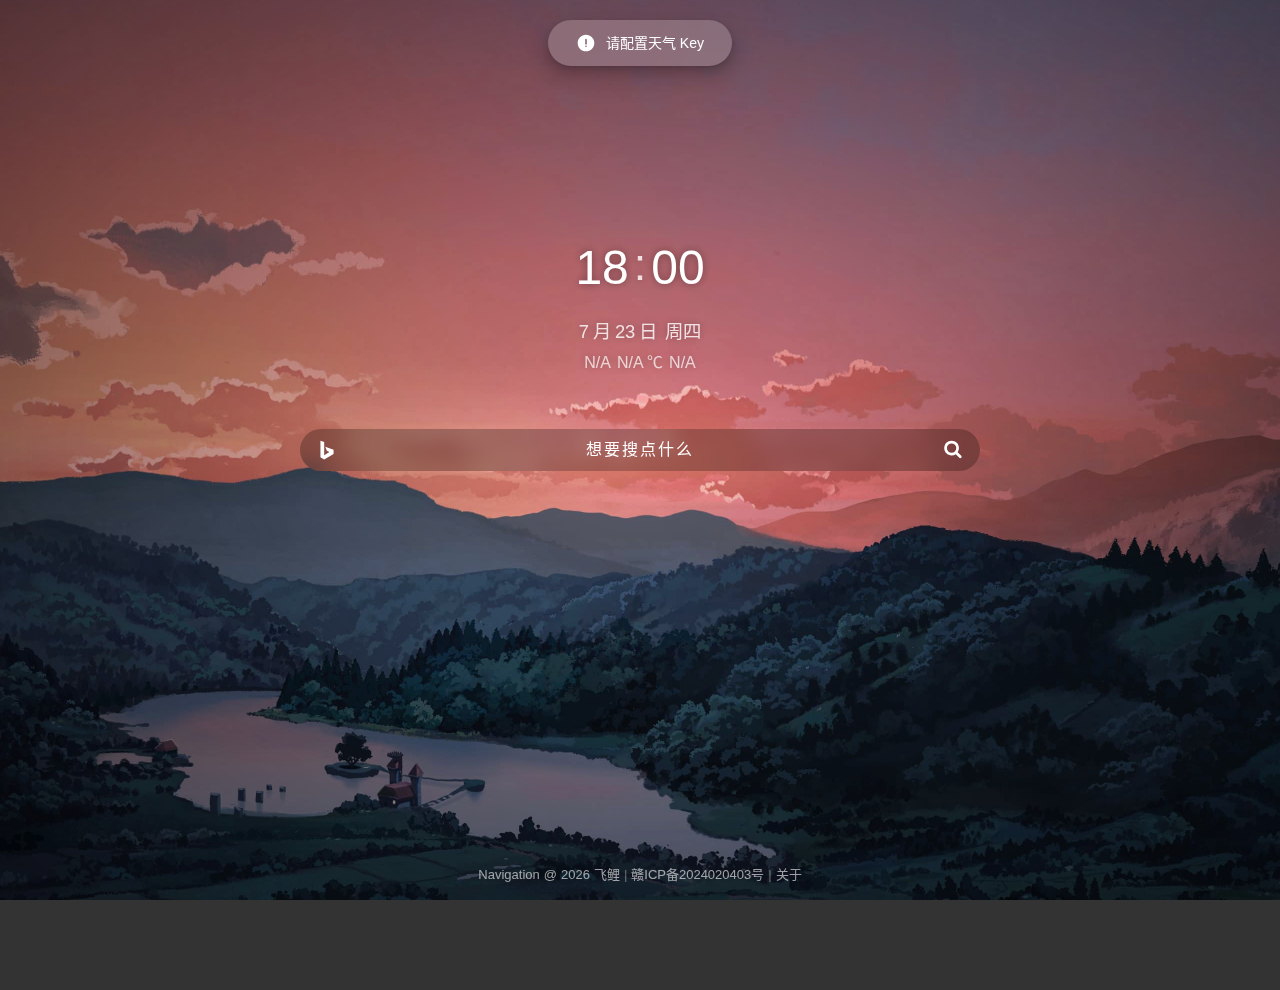
==== commit 18ae95b0: "news" ====
--- a/index.html
+++ b/index.html
@@ -1,669 +1,39 @@
-<!DOCTYPE html>
-<html lang="zh">
+<!doctype html>
+<html lang="zh-CN" theme="light">
 
 <head>
-    <meta charset="UTF-8">
-    <meta http-equiv="X-UA-Compatible" content="IE=edge">
-    <meta name="viewport" content="width=device-width, initial-scale=1.0">
-    <title>胖子君起始页</title>
-    <link rel="icon" href="favicon.ico">
-    <!-- jQuery -->
-    <script src="https://lf26-cdn-tos.bytecdntp.com/cdn/expire-1-y/jquery/3.6.0/jquery.min.js"></script>
-    <!-- 引入样式 -->
-    <link rel="stylesheet" type="text/css" href="./css/style.css">
-    <link rel="stylesheet" type="text/css" href="./css/font.css">
-    <link rel="stylesheet" type="text/css" href="./css/loading.css">
-    <link rel="stylesheet" type="text/css" href="./css/mobile.css">
-    <link rel="stylesheet" type="text/css" href="./css/animation.css">
-    <!-- Izitoast -->
-    <link rel="stylesheet" href="https://lf3-cdn-tos.bytecdntp.com/cdn/expire-1-y/izitoast/1.4.0/css/iziToast.min.css">
-    <script type="text/javascript"
-        src="https://lf26-cdn-tos.bytecdntp.com/cdn/expire-1-y/izitoast/1.4.0/js/iziToast.min.js">
-    </script>
-    <script charset="UTF-8" id="LA_COLLECT" src="//sdk.51.la/js-sdk-pro.min.js"></script>
-    <script>LA.init({id: "JngdjtGDf2twJL8Y",ck: "JngdjtGDf2twJL8Y",autoTrack:true,hashMode:true})</script>
-    <!-- IE Out -->
-    <script>
-        if ( /*@cc_on!@*/ false || (!!window.MSInputMethodContext && !!document.documentMode)) window.location.href =
-            "https://www.imsyy.top/upgrade-your-browser/index.html?referrer=" + encodeURIComponent(window.location
-            .href);
-    </script>
-</head>
+  <meta charset="UTF-8" />
+  <link rel="icon" type="image/svg+xml" href="https://v-li.com/img/icon/favicon.ico" />
+  <link rel="apple-touch-icon" href="https://v-li.com/img/icon/favicon.ico" />
+  <link rel="bookmark" href="https://v-li.com/img/icon/favicon.ico" />
+  <link rel="apple-touch-icon-precomposed" sizes="128x128" href="https://v-li.com/img/icon/favicon.ico" />
+  <meta name="viewport" content="width=device-width, initial-scale=1.0" />
+  <title>Navigation</title>
+  <meta name="apple-mobile-web-app-title" content="Navigation" />
+  <meta name="author" content="飞鲤" />
+  <meta name="keywords" content="Navigation,导航,网站导航,主页,简约导航,起始页,navigation" />
+  <meta name="description" content="一个简约的起始页，支持自定义搜索引擎，自定义快捷方式，自定义壁纸以及数据备份" />
+  <!-- HarmonyOS Sans -->
+  <link rel="stylesheet" href="https://s1.hdslb.com/bfs/static/jinkela/long/font/regular.css" />
+  <!-- IE Out -->
+  <script>
+    if (
+      /*@cc_on!@*/
+      false ||
+      (!!window.MSInputMethodContext && !!document.documentMode)
+    )
+      window.location.href =
+      "https://support.dmeng.net/upgrade-your-browser.html?referrer=" +
+      encodeURIComponent(window.location.href);
+  </script>
+  <script type="module" crossorigin src="/assets/index-1d79eb5a.js"></script>
+  <link rel="stylesheet" href="/assets/index-9f19d527.css">
+<link rel="manifest" href="/manifest.webmanifest"><script id="vite-plugin-pwa:register-sw" src="/registerSW.js"></script></head>
 
 <body>
-    <!--加载动画-->
-    <div id="loading-box">
-        <div class="loading-left-bg"></div>
-        <div class="loading-right-bg"></div>
-        <div class="spinner-box">
-            <div class="loader">
-                <div class="inner one"></div>
-                <div class="inner two"></div>
-                <div class="inner three"></div>
-            </div>
-            <div class="loading-word">
-                <p class="loading-title">胖子君起始页</p>
-                <span id="loading-text">加载中</span>
-            </div>
-        </div>
-    </div>
-    <!-- 背景图片 -->
-    <div class="bg-all">
-        <img id="bg" onerror="this.classList.add('error');"></img>
-        <div class="cover"></div>
-    </div>
-    <!-- 主体内容 -->
-    <section id="section" class="section">
-        <div id="content">
-            <div class="con">
-                <!-- 时间天气 -->
-                <div class="tool-all">
-                    <div class="time">
-                        <span id="time_text">00<span id="point">:</span>00</span>
-                        <span id="day">0&nbsp;月&nbsp;00&nbsp;日&nbsp;周一</span>
-                    </div>
-                    <div class="weather">
-                        <span id="wea_text">N/A</span>&nbsp;<span id="tem2">N/A</span>°C&nbsp;~&nbsp;<span
-                            id="tem1">N/A</span>°C
-                    </div>
-                </div>
-                <!-- 搜索框 -->
-                <div class="close_sou"></div>
-                <div class="sou">
-                    <form class="search" action="https://www.baidu.com/s" target="_Blank">
-                        <div class="all-search">
-                            <div class="se" title="点击切换搜索引擎">
-                                <i id="icon-se" class="iconfont icon-baidu"></i>
-                            </div>
-                            <input class="wd" type="text" name="wd" placeholder="想要搜点什么" autocomplete="off">
-                            <div class="sou-button">
-                                <div class="s" id="s-button">
-                                    <i id="icon-sou" class="iconfont icon-sousuo"></i>
-                                </div>
-                            </div>
-                        </div>
-                        <input type="submit" id="search-submit" style="display: none;">
-                    </form>
-                    <div id="keywords" style="display: none;"></div>
-                    <div class="search-engine" style="display: none;">
-                        <div class="search-engine-list">
-                            <div class="se-li">
-                                <a class="se-li-text" data-url="https://www.baidu.com/s" data-name="wd"
-                                    data-icon="iconfont icon-baidu">
-                                    <i id="icon-sou-list" class="iconfont icon-sousuo"></i>
-                                    <span>百度</span>
-                                </a>
-                            </div>
-                            <div class="se-li" data-url="https://cn.bing.com/search" data-name="q"
-                                data-icon="iconfont icon-bing">
-                                <a class="se-li-text">
-                                    <i id="icon-sou-list" class="iconfont icon-bing"></i>
-                                    <span>必应</span>
-                                </a>
-                            </div>
-                            <div class="se-li" data-url="https://www.google.com/search" data-name="q"
-                                data-icon="iconfont icon-google">
-                                <a class="se-li-text">
-                                    <i id="icon-sou-list" class="iconfont icon-google"></i>
-                                    <span>谷歌</span>
-                                </a>
-                            </div>
-                            <div class="se-li" data-url="https://www.sogou.com/web" data-name="query"
-                                data-icon="iconfont icon-bing">
-                                <a class="se-li-text">
-                                    <i id="icon-sou-list" class="iconfont icon-sougousousuo"></i>
-                                    <span>搜狗</span>
-                                </a>
-                            </div>
-                        </div>
-                    </div>
-                </div>
-                <!-- 书签页 -->
-                <div class="mark" style="display: none;">
-                    <div class="tab">
-                        <div class="tab-item active">常用</div>
-                        <div class="tab-item">购物</div>
-                        <div class="tab-item">工具</div>
-                        <div class="tab-item">娱乐</div>
-                        <div class="tab-item">学习</div>
-                        <div class="tab-item">设计</div>
-                    </div>
-                    <div class="content products">
-                        <!-- 常用 -->
-                        <div class="mainCont selected">
-                            <div class="quick-all">
-                                <div class="quick">
-                                    <a href="" target="_blank">
-                                        馨宁导航
-                                    </a>
-                                </div>
-                            </div>
-                        </div>
-                        <!-- 购物 -->
-                        <div class="mainCont">
-                            <div class="quick-alls">
-                                <div class="quicks">
-                                    <a href="https://www.taobao.com/" target="_blank">
-                                        淘宝
-                                    </a>
-                                </div>
-                                <div class="quicks">
-                                    <a href="https://www.vip.com/" target="_blank">
-                                        唯品会
-                                    </a>
-                                </div>
-                                <div class="quicks">
-                                    <a href="https://www.jd.com/" target="_blank">
-                                        京东
-                                    </a>
-                                </div>
-                                <div class="quicks">
-                                    <a href="https://www.suning.com/" target="_blank">
-                                        苏宁易购
-                                    </a>
-                                </div>
-                                <div class="quicks">
-                                    <a href="http://you.163.com/" target="_blank">
-                                        网易严选
-                                    </a>
-                                </div>
-
-                                
-                            </div>
-                        </div>
-                        <!-- 工具 -->
-                        <div class="mainCont">
-                            <div class="quick-alls">
-
-                                <div class="quicks" data-s="github" title="GitHub">
-                                    <a href="https://github.com/" target="_blank">
-                                        GitHub
-                                    </a>
-                                </div>
-                                <div class="quicks" data-s="steam" title="Steam">
-                                    <a href="https://store.steampowered.com/" target="_blank">
-                                        Steam
-                                    </a>
-                                </div>
-                                <div class="quicks" data-s="Gmail" title="Gmail">
-                                    <a href="https://mail.google.com/mail/u/0/#inbox" target="_blank">
-                                        Gmail
-                                    </a>
-                                </div>
-                                <div class="quicks" data-s="网易邮箱" title="网易邮箱">
-                                    <a href="https://mail.163.com/" target="_blank">
-                                        网易邮箱
-                                    </a>
-                                </div>
-                                <div class="quicks" data-s="新浪邮箱" title="新浪邮箱">
-                                    <a href="https://mail.sina.com.cn/" target="_blank">
-                                        新浪邮箱
-                                    </a>
-                                </div>
-                                <div class="quicks" data-s="QQ邮箱" title="QQ邮箱">
-                                    <a href="https://mail.qq.com/" target="_blank">
-                                        QQ邮箱
-                                    </a>
-                                </div>
-                                <div class="quicks">
-                                    <a href="https://tiomg.org/" target="_blank">
-                                        太美工具
-                                    </a>
-                                </div>
-                                <div class="quicks">
-                                    <a href="https://s.threatbook.cn/" target="_blank">
-                                        微步云沙箱
-                                    </a>
-                                </div>
-                                <div class="quicks">
-                                    <a href="https://www.tablesgenerator.com/" target="_blank">
-                                        表格生成
-                                    </a>
-                                </div>
-                                <div class="quicks">
-                                    <a href="https://vocalremover.org/ch/" target="_blank">
-                                        VocalreMover
-                                    </a>
-                                </div>
-                                <div class="quicks">
-                                    <a href="https://ebook.huzerui.com/" target="_blank">
-                                        熊猫搜书
-                                    </a>
-                                </div>
-                                <div class="quicks" title="Cloudflare">
-                                    <a href="https://dash.cloudflare.com/" target="_blank">
-                                        Cloudflare
-                                    </a>
-                                </div>
-                                <div class="quicks" title="W3school">
-                                    <a href="https://www.w3school.com.cn/" target="_blank">
-                                        W3school
-                                    </a>
-                                </div>
-                                <div class="quicks" title="腾讯云">
-                                    <a href="https://console.cloud.tencent.com/" target="_blank">
-                                        腾讯云
-                                    </a>
-                                </div>
-                                <div class="quicks" title="阿里云">
-                                    <a href="https://console.aliyun.com/" target="_blank">
-                                        阿里云
-                                    </a>
-                                </div>
-                                <div class="quicks" title="百度网盘">
-                                    <a href="https://pan.baidu.com/" target="_blank">
-                                        百度网盘
-                                    </a>
-                                </div>
-                                <div class="quicks" title="阿里云盘">
-                                    <a href="https://www.aliyundrive.com/drive/" target="_blank">
-                                        阿里云盘
-                                    </a>
-                                </div>
-                                <div class="quicks" title="又拍云">
-                                    <a href="https://console.upyun.com/" target="_blank">
-                                        又拍云
-                                    </a>
-                                </div>
-                                <div class="quicks" title="CSDN">
-                                    <a href="https://www.csdn.net/" target="_blank">
-                                        CSDN
-                                    </a>
-                                </div>
-                            </div>
-                        </div>
-                        <!-- 娱乐 -->
-                        <div class="mainCont">
-                            <div class="quick-alls">
-                                <div class="quicks" data-s="bilibili" title="哔哩哔哩 (゜-゜)つロ 干杯~">
-                                    <a href="https://www.bilibili.com/" target="_blank">
-                                        哔哩哔哩
-                                    </a>
-                                </div>
-                                <div class="quicks" data-s="ACFUN" title="ACFUN">
-                                    <a href="http://www.acfun.cn/index.html" target="_blank">
-                                        ACFUN
-                                    </a>
-                                </div>
-                                <div class="quicks" data-s="Youtube" title="Youtube">
-                                    <a href="https://www.youtube.com/" target="_blank">
-                                        Youtube
-                                    </a>
-                                </div>
-                                <div class="quicks" data-s="腾讯视频" title="腾讯视频">
-                                    <a href="https://v.qq.com/" target="_blank">
-                                        腾讯视频
-                                    </a>
-                                </div>
-                                <div class="quicks" data-s="爱奇艺" title="爱奇艺">
-                                    <a href="https://www.iqiyi.com/" target="_blank">
-                                        爱奇艺
-                                    </a>
-                                </div>
-                                <div class="quicks" data-s="奈非影视" title="奈非影视">
-                                    <a href="https://www.nfmovies.com/" target="_blank">
-                                        奈非影视
-                                    </a>
-                                </div>
-                                <div class="quicks" data-s="K1080" title="K1080">
-                                    <a href="https://k1080.net/" target="_blank">
-                                        K1080
-                                    </a>
-                                </div>
-                                <div class="quicks" data-s="云播TV" title="云播TV">
-                                    <a href="https://www.yunbtv.com/" target="_blank">
-                                        云播TV
-                                    </a>
-                                </div>
-
-                            </div>
-                        </div>
-                        <!-- 学习 -->
-                        <div class="mainCont">
-                            <div class="quick-alls">
-                                <div class="quicks" data-s="bilibili" title="哔哩哔哩 (゜-゜)つロ 干杯~">
-                                    <a href="https://www.bilibili.com/" target="_blank">
-                                        哔哩哔哩
-                                    </a>
-                                </div>
-                                <div class="quicks" data-s="github" title="GitHub">
-                                    <a href="https://github.com/" target="_blank">
-                                        GitHub
-                                    </a>
-                                </div>
-                                <div class="quicks" data-s="馨宁学术" title="馨宁学术">
-                                    <a href="https://study.v-li.com/" target="_blank">
-                                        馨宁学术
-                                    </a>
-                                </div>
-                            </div>
-                        </div>
-                        <!-- 设计 -->
-                        <div class="mainCont">
-                            <div class="quick-alls">
-                                <div class="quicks" data-s="馨宁导航" title="产品经理导航|运营导航|设计师导航——馨宁导航">
-                                    <a href="https://v-li.com/" target="_blank">
-                                        馨宁导航
-                                    </a>
-                                </div>
-                                <div class="quicks" data-s="pinterest" title="pinterest">
-                                    <a href="https://www.pinterest.com/" target="_blank">
-                                        Pinterest
-                                    </a>
-                                </div>
-                                <div class="quicks" data-s="behance" title="behance">
-                                    <a href="https://www.behance.net/" target="_blank">
-                                        Behance
-                                    </a>
-                                </div>
-                                <div class="quicks" data-s="dribbble" title="dribbble">
-                                    <a href="https://www.dribbble.com/" target="_blank">
-                                        Dribbble
-                                    </a>
-                                </div>
-                                <div class="quicks" data-s="花瓣" title="花瓣">
-                                    <a href="https://huaban.com/" target="_blank">
-                                        花瓣
-                                    </a>
-                                </div>
-                                <div class="quicks" data-s="站酷" title="站酷">
-                                    <a href="https://www.zcool.com.cn/" target="_blank">
-                                        站酷
-                                    </a>
-                                </div>
-                                <div class="quicks" data-s="阿里图标" title="阿里图标">
-                                    <a href="https://www.iconfont.cn/" target="_blank">
-                                        阿里图标
-                                    </a>
-                                </div>
-                                <div class="quicks" data-s="iconfinder" title="iconfinder">
-                                    <a href="https://www.iconfinder.com/" target="_blank">
-                                        IconFinder
-                                    </a>
-                                </div>
-
-                            </div>
-                        </div>
-                    </div>
-                </div>
-                <!-- 设置图标 -->
-                <div id="menu">
-                    <i id="icon-menu" class="iconfont icon-shezhi"></i>
-                </div>
-                <!-- 设置页 -->
-                <div class="set" style="display: none;">
-                    <div class="tabs">
-                        <div class="tab-items actives">搜索引擎</div>
-                        <div class="tab-items" id="set-quick-menu">快捷方式</div>
-                        <div class="tab-items">背景图片</div>
-                        <div class="tab-items">数据备份</div>
-                    </div>
-                    <div class="contents productss">
-                        <!-- 搜索引擎设置 -->
-                        <div class="mainConts selected">
-                            <div class="set_blocks">
-                                <div class="set_blocks_content">
-                                    <div class="se_list">
-                                        <div class="se_list_table">
-                                            <div class="se_list_div">
-                                                <div class="se_list_num">
-                                                    <i class="iconfont icon-home"></i>
-                                                </div>
-                                                <div class="se_list_name">百度</div>
-                                                <div class="se_list_button">
-                                                    <button class="set_se_default" value="baidu"
-                                                        style="border-radius: 8px 0px 0px 8px;">
-                                                        <span class="iconfont icon-home"></span>
-                                                    </button>
-                                                    <button class="edit_se" value="baidu">
-                                                        <span class="iconfont icon-xiugai"></span>
-                                                    </button>
-                                                    <button class="delete_se" value="baidu"
-                                                        style="border-radius: 0px 8px 8px 0px;">
-                                                        <span class="iconfont icon-delete"></span>
-                                                    </button>
-                                                </div>
-                                            </div>
-                                            <div class="se_list_div">
-                                                <div class="se_list_num">2</div>
-                                                <div class="se_list_name">谷歌</div>
-                                                <div class="se_list_button">
-                                                    <button class="set_se_default" value="google"><span
-                                                            class="iconfont icon-home"></span></button>
-                                                    <button class="edit_se" value="google"><span
-                                                            class="iconfont icon-xiugai"></span></button>
-                                                    <button class="delete_se" value="google"><span
-                                                            class="iconfont icon-delete"></span></button>
-                                                </div>
-                                            </div>
-                                        </div>
-                                    </div>
-                                    <div class="se_add_preinstall">
-                                        <div class="set_se_list_add">
-                                            <span class="set_quick_text">新增</span>
-                                        </div>
-                                        <div class="set_se_list_preinstall">
-                                            <span class="set_quick_text">重置</span>
-                                        </div>
-                                    </div>
-                                    <div class="add_content se_add_content" style="display:none;">
-                                        <div class="froms">
-                                            <div class="from_items">
-                                                <div class="from_text">顺序</div>
-                                                <input type="hidden" name="key_inhere">
-                                                <input type="number" name="key" placeholder="请填入小于 20 的正整数"
-                                                    autocomplete="off"
-                                                    oninput="if(value>20)value=20;if(value<0)value=0">
-                                            </div>
-                                            <div class="from_items">
-                                                <div class="from_text">名称</div>
-                                                <input type="text" name="title" placeholder="搜索引擎名称" autocomplete="off">
-                                            </div>
-                                            <div class="from_items">
-                                                <div class="from_text">网址</div>
-                                                <input type="url" name="url" placeholder="以 https 或 http 开头的 URL"
-                                                    autocomplete="off">
-                                            </div>
-                                            <div class="from_items">
-                                                <div class="from_text">字段名</div>
-                                                <input type="text" name="name" placeholder="URL 中 ? 后面的字段"
-                                                    autocomplete="off">
-                                            </div>
-                                            <div class="from_items" style="display: none;">
-                                                <input type="text" name="icon" placeholder="iconfont icon-Earth"
-                                                    value="iconfont icon-Earth" disabled="disabled">
-                                            </div>
-                                        </div>
-                                        <div class="from_items button">
-                                            <div class="se_add_save">保存</div>
-                                            <div class="se_add_cancel">取消</div>
-                                        </div>
-                                    </div>
-                                </div>
-                            </div>
-                        </div>
-                        <!-- 快捷方式设置 -->
-                        <div class="mainConts">
-                            <div class="set_blocks">
-                                <div class="set_blocks_content">
-                                    <div class="quick_list">
-                                        <div class="quick_list_table">
-                                            <div class="quick_list_div">
-                                                <div class="quick_list_div_num">1</div>
-                                                <div class="quick_list_div_name">哔哩哔哩</div>
-                                                <div class="quick_list_div_button">
-                                                    <div class="edit_quick" value="1">
-                                                        <span class="iconfont iconbook-edit"></span>
-                                                    </div>
-                                                    <div class="delete_quick" value="1">
-                                                        <span class="iconfont icondelete"></span>
-                                                    </div>
-                                                </div>
-                                            </div>
-                                            <div class="quick_list_div">
-                                                <div class="quick_list_div_num">2</div>
-                                                <div class="quick_list_div_name">知乎</div>
-                                                <div class="quick_list_div_button">
-                                                    <button class="edit_quick" value="2"
-                                                        style="border-radius: 8px 0px 0px 8px;">
-                                                        <span class="iconfont iconbook-edit"></span>
-                                                    </button>
-                                                    <button class="delete_quick" value="2"
-                                                        style="border-radius: 0px 8px 8px 0px;">
-                                                        <span class="iconfont icondelete"></span>
-                                                    </button>
-                                                </div>
-                                            </div>
-                                        </div>
-                                    </div>
-                                    <div class="se_add_preinstalls">
-                                        <div class="set_quick_list_add">
-                                            <span class="set_quick_text">新增</span>
-                                        </div>
-                                        <div class="set_quick_list_preinstall">
-                                            <span class="set_quick_text">重置</span>
-                                        </div>
-                                    </div>
-                                    <div class="add_content quick_add_content" style="display:none;">
-                                        <div class="froms">
-                                            <div class="from_items">
-                                                <div class="from_text">顺序</div>
-                                                <input type="hidden" name="key_inhere">
-                                                <input type="number" name="key" placeholder="请填入小于 100 的正整数"
-                                                    autocomplete="off"
-                                                    oninput="if(value>99)value=99;if(value<0)value=0">
-                                            </div>
-                                            <div class="from_items">
-                                                <div class="from_text">名称</div>
-                                                <input type="text" name="title" placeholder="网站名称" autocomplete="off">
-                                            </div>
-                                            <div class="from_items">
-                                                <div class="from_text">网址</div>
-                                                <input type="url" name="url" placeholder="以 https 或 http 开头的 URL"
-                                                    autocomplete="off">
-                                            </div>
-                                        </div>
-                                        <div class="from_items button">
-                                            <div class="quick_add_save">保存</div>
-                                            <div class="quick_add_cancel">取消</div>
-                                        </div>
-                                    </div>
-                                </div>
-                            </div>
-                        </div>
-                        <!-- 背景图片设置 -->
-                        <div class="mainConts">
-                            <div class="set_blocks">
-                                <div class="set_tip">
-                                    <span class="set_text mobile">点击下方选项以切换壁纸，使用除默认壁纸以外的选项可能会导致页面载入缓慢</span>
-                                    <span class="set_text mobile">不建议使用以主色调为白色的壁纸，会导致本站部分元素无法辨认</span>
-                                    <span class="set_text" id="wallpaper_text">请点击选项以查看各项说明，高亮项为选中，选中后刷新页面以生效</span>
-                                </div>
-                                <div class="set_blocks_content">
-                                    <div class="from_container">
-                                        <div class="froms">
-                                            <div class="from_row">
-                                                <div class="from_row_content">
-                                                    <div id="wallpaper">
-                                                        <div class="form-radio">
-                                                            <input type="radio" id="radio1" class="set-wallpaper"
-                                                                name="wallpaper-type" value="1" style="display: none;">
-                                                            <label class="form-radio-label" for="radio1">
-                                                                默认壁纸
-                                                            </label>
-                                                        </div>
-                                                        <div class="form-radio">
-                                                            <input type="radio" id="radio2" class="set-wallpaper"
-                                                                name="wallpaper-type" value="2" style="display: none;">
-                                                            <label class="form-radio-label" for="radio2">
-                                                                每日必应
-                                                            </label>
-                                                        </div>
-                                                        <div class="form-radio">
-                                                            <input type="radio" id="radio3" class="set-wallpaper"
-                                                                name="wallpaper-type" value="3" style="display: none;">
-                                                            <label class="form-radio-label" for="radio3">
-                                                                随机风景
-                                                            </label>
-                                                        </div>
-                                                        <div class="form-radio">
-                                                            <input type="radio" id="radio4" class="set-wallpaper"
-                                                                name="wallpaper-type" value="4" style="display: none;">
-                                                            <label class="form-radio-label" for="radio4">
-                                                                随机二次元
-                                                            </label>
-                                                        </div>
-                                                        <div class="form-radio mobile">
-                                                            <input type="radio" id="radio5"
-                                                                class="set-wallpaper wallpaper-custom"
-                                                                name="wallpaper-type" value="5" style="display: none;">
-                                                            <label class="form-radio-label" for="radio5">
-                                                                自定义壁纸
-                                                            </label>
-                                                        </div>
-                                                    </div>
-                                                </div>
-
-                                            </div>
-                                            <div id="wallpaper_url" style="display: none;">
-                                                <div class="from_row">
-                                                    <div class="from_items">
-                                                        <input type="text" name="wallpaper-url" id="wallpaper-url"
-                                                            placeholder="以 https 或 http 开头的 URL" autocomplete="off">
-                                                    </div>
-                                                </div>
-                                            </div>
-                                        </div>
-                                    </div>
-                                    <div class="from_items button" id="wallpaper-button" style="display: none;">
-                                        <div class="wallpaper_save">保存</div>
-                                    </div>
-                                </div>
-                            </div>
-                        </div>
-                        <!-- 数据备份设置 -->
-                        <div class="mainConts">
-                            <div class="set_blocks">
-                                <div class="set_tip">
-                                    <span class="set_text">点击导出会将本站文件导出至下载目录</span>
-                                    <span class="set_text">点击导入可选择已备份文件进行恢复</span>
-                                    <span class="set_text">本功能尚未完善，若遇到问题可在设置进行重置</span>
-                                </div>
-                                <div class="set_button">
-                                    <div class="but-ordinary" id="my_data_in">导入</div>
-                                    <div class="but-ordinary" id="my_data_out">导出</div>
-                                    <input type="file" id="my_data_file" name="file" style="display: none">
-                                </div>
-                                <div class="set_version">
-                                    <span class="set_version-text">MADE&nbsp;BY&nbsp;IMSYY</span>
-                                    <span class="set_version-text2">©&nbsp;Snavigation&nbsp;v&nbsp;1.2</span>
-                                </div>
-                            </div>
-                        </div>
-                    </div>
-                </div>
-            </div>
-        </div>
-        <!-- 版权信息 -->
-        <div class="foot">
-            <div class="power">Copyright&nbsp;&copy;&nbsp;2020
-                <script>
-                    document.write(' - ' + (new Date()).getFullYear())
-                </script>&nbsp;<a href="https://home.v-li.com">胖子君</a>&nbsp;&amp;&nbsp;
-                <!-- 以下信息请不要修改哦 -->
-                Made&nbsp;by&nbsp;<a href="https://github.com/imsyy/Snavigation" target="_blank">imsyy</a>
-            </div>
-        </div>
-    </section>
-    <!-- 主体内容结束 -->
-    <!-- noscript -->
-    <noscript>
-        <div class="noscript fixed-top">请开启 JavaScript</div>
-    </noscript>
-    <!-- JS -->
-    <script type="text/javascript" src="./js/main.js"></script>
-    <script type="text/javascript" src="./js/set.js"></script>
-    <script type="text/javascript" src="./js/js.cookie.js"></script>
+  <div id="app"></div>
+  <script src="/lib/iconfont.js" async></script>
+  
 </body>
 
-</html>
+</html>--- a/assets/index-9f19d527.css
+++ b/assets/index-9f19d527.css
@@ -0,0 +1 @@
+@charset "UTF-8";.i-icon{width:1em;height:1em;min-width:1em;position:relative;fill:currentColor;vertical-align:-2px}.cover[data-v-b150cf3e]{width:100%;height:100%;position:relative;background-color:var(--body-background-color)}.cover.focus .background[data-v-b150cf3e]{filter:blur(calc(var(--blur) + 10px)) brightness(.8);transform:scale(1.3)}.cover .background[data-v-b150cf3e]{position:absolute;left:0;top:0;width:100%;height:100%;object-fit:cover;backface-visibility:hidden;transform:scale(1.2);filter:blur(var(--blur));transition:filter .3s,transform .3s;animation:fade-blur-in 1s cubic-bezier(.25,.46,.45,.94)}.cover .gray[data-v-b150cf3e]{position:absolute;left:0;top:0;width:100%;height:100%;background-image:radial-gradient(rgba(0,0,0,0) 0,rgba(0,0,0,.5) 100%),radial-gradient(rgba(0,0,0,0) 33%,rgba(0,0,0,.3) 166%)}.weather-time[data-v-757553bc]{position:absolute;display:flex;flex-direction:column;align-items:center;margin-bottom:20px;transform:translateY(-140px);color:var(--main-text-color);animation:fade-time-in .6s cubic-bezier(.21,.78,.36,1);transition:transform .3s,opacity .5s,margin-bottom .3s;z-index:1}.weather-time .time[data-v-757553bc]{cursor:pointer;font-size:3rem;margin:6px 0;text-shadow:var(--main-text-shadow);transition:transform .3s}.weather-time .time .separator[data-v-757553bc]{opacity:.8;font-size:2.8rem;display:inline-block;margin:0 5px;transform:translateY(-4px);animation:separator-breathe .7s infinite alternate}.weather-time .time .amPm[data-v-757553bc]{font-size:1rem;opacity:.6;margin-left:6px}.weather-time .time[data-v-757553bc]:hover{transform:scale(1.08)}.weather-time .time[data-v-757553bc]:active{transform:scale(1)}.weather-time .date[data-v-757553bc]{font-size:1.15rem;opacity:.8;margin:4px 0;text-shadow:var(--main-text-shadow)}.weather-time .date .month[data-v-757553bc]:after{margin:0 4px;content:"月"}.weather-time .date .day[data-v-757553bc]:after{margin:0 8px 0 4px;content:"日"}.weather-time .lunar[data-v-757553bc]{font-size:.9rem;opacity:.6;text-shadow:var(--main-text-shadow)}.weather-time .lunar .year[data-v-757553bc]:after{margin-right:4px;content:"年"}.weather-time .weather[data-v-757553bc]{opacity:.7;font-size:1rem;text-shadow:var(--main-text-shadow)}.weather-time .weather .temperature[data-v-757553bc]{margin:0 6px}.weather-time .weather .wind-level[data-v-757553bc]{margin-left:6px}.weather-time.focus[data-v-757553bc]{transform:translateY(-180px)}.weather-time.box[data-v-757553bc],.weather-time.set[data-v-757553bc]{transform:translateY(-34vh)}@media (max-width: 478px){.weather-time.box[data-v-757553bc],.weather-time.set[data-v-757553bc]{transform:translateY(-32vh)}}.weather-time.hidden[data-v-757553bc]{transform:translateY(-180px);opacity:0}.weather-time.lunar[data-v-757553bc]{margin-bottom:50px}.weather-time.two[data-v-757553bc]{padding-bottom:60px}.weather-time.two .time[data-v-757553bc]{display:flex;flex-direction:column;align-items:center}.weather-time.two .time span[data-v-757553bc]{line-height:normal}.weather-time.two .time .separator[data-v-757553bc],.weather-time.two .time .second[data-v-757553bc]{display:none}.weather-time.two .time .hour[data-v-757553bc]:after{content:"/";font-size:2rem;display:flex;align-items:center;justify-content:center;line-height:0;opacity:.4;transform:rotate(50deg);margin:12px 0}.engine-choose[data-v-67b3c64b]{position:absolute;top:-10px;left:0;width:100%;color:var(--main-text-color);background-color:var(--main-background-light-color);-webkit-backdrop-filter:blur(30px) saturate(1.25);backdrop-filter:blur(30px) saturate(1.25);border-radius:16px;box-sizing:border-box;z-index:1}.engine-choose .all-engine[data-v-67b3c64b]{padding:10px;box-sizing:border-box}.engine-choose .all-engine .engine[data-v-67b3c64b]{cursor:pointer;position:relative;display:flex;align-items:center;justify-content:center;width:100%;height:40px;padding:0 16px;grid-column:span 1/span 1;border-radius:10px;box-sizing:border-box;background-color:var(--main-background-light-color);transition:background-color .3s,box-shadow .3s}.engine-choose .all-engine .engine .i-icon[data-v-67b3c64b]{margin-right:12px}.engine-choose .all-engine .engine .name[data-v-67b3c64b]{width:100%;overflow:hidden;text-overflow:ellipsis;white-space:nowrap}.engine-choose .all-engine .engine.choose[data-v-67b3c64b]{background-color:var(--main-background-hover-color)}.engine-choose .all-engine .engine.choose[data-v-67b3c64b]:before{content:"";position:absolute;border-radius:14px;top:-4px;left:-4px;right:-4px;bottom:-4px;border:2px solid var(--main-background-hover-color);transition:opacity .3s}.engine-choose .all-engine .engine[data-v-67b3c64b]:hover{background-color:var(--main-background-hover-color);box-shadow:0 0 0 2px var(--main-background-hover-color)}.engine-choose .all-engine .engine[data-v-67b3c64b]:hover:before{opacity:0}.engine-choose .all-engine .engine[data-v-67b3c64b]:active{box-shadow:none}@media (max-width: 798px){.engine-choose .all-engine[data-v-67b3c64b]{grid-template-columns:repeat(3,minmax(0px,1fr))}}@media (max-width: 580px){.engine-choose .all-engine[data-v-67b3c64b]{grid-template-columns:repeat(2,minmax(0px,1fr))}}.suggestions[data-v-5f448b66]{position:absolute;top:-10px;left:0;width:100%;max-height:45vh;overflow:hidden;color:var(--main-text-color);background-color:var(--main-background-light-color);-webkit-backdrop-filter:blur(30px) saturate(1.25);backdrop-filter:blur(30px) saturate(1.25);border-radius:16px;transition:height .2s ease,opacity .3s ease,transform .3s ease;z-index:1}.suggestions .all-result .s-result[data-v-5f448b66],.suggestions .special-result .s-result[data-v-5f448b66]{cursor:pointer;box-sizing:border-box;display:flex;flex-direction:row;align-items:center;padding:6px 12px;font-size:14px;transition:background-color .3s,padding-left .3s}.suggestions .all-result .s-result .i-icon[data-v-5f448b66],.suggestions .special-result .s-result .i-icon[data-v-5f448b66]{opacity:.8;margin-right:8px}.suggestions .all-result .s-result .text[data-v-5f448b66],.suggestions .special-result .s-result .text[data-v-5f448b66]{width:100%;overflow:hidden;text-overflow:ellipsis;white-space:nowrap}@media (min-width: 520px){.suggestions .all-result .s-result[data-v-5f448b66]:hover,.suggestions .all-result .s-result.focus[data-v-5f448b66],.suggestions .special-result .s-result[data-v-5f448b66]:hover,.suggestions .special-result .s-result.focus[data-v-5f448b66]{background-color:var(--main-background-light-color);padding-left:18px}}.suggestions .all-result .s-result[data-v-5f448b66]:active,.suggestions .special-result .s-result[data-v-5f448b66]:active{background-color:var(--main-background-light-color);padding-left:18px}.search-input[data-v-915ba92a]{position:absolute;display:flex;flex-direction:row;align-items:center;max-width:680px;width:calc(100% - 60px);transition:width .35s linear}.search-input .mask[data-v-915ba92a]{position:fixed;top:0;left:0;width:100%;height:100%;z-index:0}.search-input .all[data-v-915ba92a]{display:flex;flex-direction:row;align-items:center;justify-content:space-between;height:42px;width:100%;border-radius:30px;color:var(--main-text-color);background-color:var(--main-background-color);-webkit-backdrop-filter:blur(10px);backdrop-filter:blur(10px);opacity:1;animation:fade-up-in .7s cubic-bezier(.37,.99,.36,1);transition:transform .3s,background-color .3s,opacity .5s;z-index:1}.search-input .all .input[data-v-915ba92a]{display:flex;justify-content:center;height:100%;width:100%;padding:0;margin:0;border:none;outline:none;background:none;font-size:16px;color:var(--main-text-color)}.search-input .all .input[data-v-915ba92a]::placeholder{width:100%;text-align:center;color:var(--main-text-color);letter-spacing:2px;transition:opacity .3s}.search-input .all .engine[data-v-915ba92a],.search-input .all .go[data-v-915ba92a]{cursor:pointer;display:flex;align-items:center;justify-content:center;height:100%;width:64px;font-size:20px;border-radius:30px;transition:background-color .3s,opacity .3s}.search-input .all .engine[data-v-915ba92a]:hover,.search-input .all .go[data-v-915ba92a]:hover{background-color:var(--main-background-color)}@media (max-width: 520px){.search-input .all .engine[data-v-915ba92a],.search-input .all .go[data-v-915ba92a]{font-size:18px}}.search-input.small[data-v-915ba92a]{width:260px}.search-input.small .all .engine[data-v-915ba92a],.search-input.small .all .go[data-v-915ba92a]{opacity:0}.search-input.small .all .input[data-v-915ba92a]::placeholder{opacity:.6}.search-input.small .all.focus .engine[data-v-915ba92a],.search-input.small .all.focus .go[data-v-915ba92a]{opacity:1}.search-input.small:hover .all .input[data-v-915ba92a]::placeholder{opacity:1}.search-input.focus[data-v-915ba92a]{width:calc(100% - 60px)}.search-input.focus .all[data-v-915ba92a]{transform:translateY(-60px);background-color:var(--main-input-hover-color)}.search-input.focus .all .input[data-v-915ba92a]{color:var(--main-text-hover-color)}.search-input.focus .all .input[data-v-915ba92a]::placeholder{opacity:0}.search-input.focus .all .engine[data-v-915ba92a],.search-input.focus .all .go[data-v-915ba92a],.search-input.focus .all .delete[data-v-915ba92a]{opacity:1;color:var(--main-text-hover-color)}.shortcut[data-v-3b24891a]{width:100%;height:100%}.shortcut .all-shortcut[data-v-3b24891a]{padding:20px;box-sizing:border-box}.shortcut .all-shortcut .shortcut-item[data-v-3b24891a]{cursor:pointer;height:60px;padding:0 10px;display:flex;align-items:center;justify-content:center;background-color:var(--main-background-light-color);border-radius:8px;font-size:16px;transition:background-color .3s,box-shadow .3s}.shortcut .all-shortcut .shortcut-item .i-icon[data-v-3b24891a]{width:1rem;margin-right:6px;font-size:20px;opacity:1}.shortcut .all-shortcut .shortcut-item .name[data-v-3b24891a]{overflow:hidden;text-overflow:ellipsis;white-space:nowrap}.shortcut .all-shortcut .shortcut-item[data-v-3b24891a]:hover{background-color:var(--main-background-hover-color);box-shadow:0 0 0 2px var(--main-background-hover-color)}.shortcut .all-shortcut .shortcut-item[data-v-3b24891a]:active{box-shadow:none}.not-shortcut[data-v-3b24891a]{display:flex;flex-direction:column;align-items:center;justify-content:center}.not-shortcut .tip[data-v-3b24891a]{font-size:24px;margin-bottom:20px}.cover-selete{margin-top:12px}.cover-selete .item{cursor:pointer;position:relative;width:100%;height:40px;display:flex;align-items:center;justify-content:center;border-radius:8px;background-color:var(--main-background-light-color);transition:background-color .3s,box-shadow .3s}.cover-selete .item.check{background-color:var(--main-background-hover-color)}.cover-selete .item.check:before{content:"";position:absolute;border-radius:12px;top:-4px;left:-4px;right:-4px;bottom:-4px;border:2px solid var(--main-background-hover-color);transition:opacity .3s}.cover-selete .item:hover{background-color:var(--main-background-hover-color);box-shadow:0 0 0 2px var(--main-background-hover-color)}.cover-selete .item:hover:before{opacity:0}.cover-selete .item:active{box-shadow:none}.main-box[data-v-5cea5a95]{position:absolute;width:80%;height:64vh;max-width:1200px;background-color:var(--main-background-light-color);-webkit-backdrop-filter:blur(20px);backdrop-filter:blur(20px);color:var(--main-text-color);border-radius:8px;transition:opacity .3s,transform .3s,margin-top .3s,height .3s;z-index:2}.main-box .all-set[data-v-5cea5a95]{overflow:hidden;height:100%}.main-box .all-set[data-v-5cea5a95] .scrollbar{max-height:calc(64vh - 84px);transition:max-height .3s}.main-box .all-set[data-v-5cea5a95] .set-item{width:100%;border-radius:8px;margin-bottom:12px;border:none;box-shadow:var(--main-box-shadow);--n-color: var(--main-background-light-color)}.main-box .all-set[data-v-5cea5a95] .set-item .n-card__content{display:flex;flex-direction:row;align-items:center;justify-content:space-between}.main-box .all-set[data-v-5cea5a95] .set-item .n-card__content .desc{display:flex;flex-direction:row;align-items:center;justify-content:space-between;width:100%}@media (max-width: 720px){.main-box .all-set[data-v-5cea5a95] .set-item .n-card__content .desc{flex-direction:column;align-items:flex-start}.main-box .all-set[data-v-5cea5a95] .set-item .n-card__content .desc .name{margin-bottom:8px}}.main-box .all-set[data-v-5cea5a95] .set-item .n-card__content .name{display:flex;flex-direction:column}.main-box .all-set[data-v-5cea5a95] .set-item .n-card__content .name .title{font-size:16px}.main-box .all-set[data-v-5cea5a95] .set-item .n-card__content .name .tip{font-size:13px;opacity:.8}.main-box .all-set[data-v-5cea5a95] .set-item .n-card__content .set{width:200px}@media (max-width: 768px){.main-box .all-set[data-v-5cea5a95] .set-item .n-card__content .set{width:140px;min-width:140px}}.main-box .all-set[data-v-5cea5a95] .set-item:last-child{margin-bottom:0}.main-box .all-box[data-v-5cea5a95]{overflow:hidden;height:100%}.main-box .all-box[data-v-5cea5a95] .n-tab-pane .scrollbar{max-height:calc(64vh - 84px)}.main-box .all-box[data-v-5cea5a95] .n-tab-pane .not-shortcut{min-height:calc(64vh - 84px)}.main-box .all-box[data-v-5cea5a95] .n-tab-pane.no-padding .scrollbar{max-height:calc(64vh - 44px)}.main-box.big[data-v-5cea5a95]{height:80%;margin-top:0!important}.main-box.big[data-v-5cea5a95] .scrollbar{max-height:calc(80vh - 84px)}@media (max-width: 478px){.main-box[data-v-5cea5a95]{height:60vh}}#footer[data-v-0e5f7290]{position:absolute;display:flex;align-items:center;justify-content:center;bottom:0;height:50px;width:100%;color:var(--main-text-color);z-index:1}#footer .copyright[data-v-0e5f7290]{display:flex;align-items:center;font-size:13px}#footer .copyright span[data-v-0e5f7290]{margin:0 2px;opacity:.6;transition:opacity .3s}#footer .copyright span[data-v-0e5f7290]:before{opacity:.6;transition:none}#footer .copyright .year[data-v-0e5f7290]:before{content:"@";opacity:1;margin-right:4px}#footer .copyright .icp[data-v-0e5f7290]:before{content:"|";margin-right:4px}#footer .copyright .about[data-v-0e5f7290]:before{content:"|";margin-right:4px}#footer .copyright .anthor[data-v-0e5f7290],#footer .copyright .icp[data-v-0e5f7290],#footer .copyright .about[data-v-0e5f7290]{cursor:pointer}#footer .copyright .anthor[data-v-0e5f7290]:hover,#footer .copyright .icp[data-v-0e5f7290]:hover,#footer .copyright .about[data-v-0e5f7290]:hover{opacity:1}.about-modal[data-v-0e5f7290]{margin-bottom:10px}.about-modal .about[data-v-0e5f7290]{display:flex;flex-direction:column;align-items:center;width:100%}.about-modal .about .name[data-v-0e5f7290]{font-size:26px;font-weight:700;margin-bottom:4px}.about-modal .about .version[data-v-0e5f7290]{opacity:.6;font-size:16px}.about-modal .desc[data-v-0e5f7290]{margin-top:20px}#main[data-v-dc7d3877],#loading[data-v-dc7d3877]{position:absolute;top:0;left:0;width:100%;height:100%;display:flex;flex-direction:column;justify-content:center;align-items:center}#main.main-normal .main-box[data-v-dc7d3877],#main.main-focus .main-box[data-v-dc7d3877],#loading.main-normal .main-box[data-v-dc7d3877],#loading.main-focus .main-box[data-v-dc7d3877]{opacity:0;margin-top:0;transform:scale(.35);pointer-events:none}#main.main-box .main-box[data-v-dc7d3877],#main.main-set .main-box[data-v-dc7d3877],#loading.main-box .main-box[data-v-dc7d3877],#loading.main-set .main-box[data-v-dc7d3877]{opacity:1;margin-top:20vh;transform:scale(1);visibility:visible}@media (max-width: 478px){#main.main-box .main-box[data-v-dc7d3877],#main.main-set .main-box[data-v-dc7d3877],#loading.main-box .main-box[data-v-dc7d3877],#loading.main-set .main-box[data-v-dc7d3877]{margin-top:22vh}}#main.main-box .search-input[data-v-dc7d3877] .all,#main.main-set .search-input[data-v-dc7d3877] .all,#loading.main-box .search-input[data-v-dc7d3877] .all,#loading.main-set .search-input[data-v-dc7d3877] .all{opacity:0;width:0;visibility:hidden}#main .all-controls[data-v-dc7d3877],#loading .all-controls[data-v-dc7d3877]{position:fixed;width:100%;top:0;padding:10px;display:flex;flex-direction:row;align-items:center;justify-content:space-between;box-sizing:border-box}#main .all-controls .change-status[data-v-dc7d3877],#loading .all-controls .change-status[data-v-dc7d3877]{cursor:pointer;display:flex;align-items:center;justify-content:center;font-size:26px;padding:8px;border-radius:8px;color:var(--main-text-color);z-index:1;transition:opacity .3s,background-color .3s,transform .3s}#main .all-controls .change-status[data-v-dc7d3877]:hover,#loading .all-controls .change-status[data-v-dc7d3877]:hover{-webkit-backdrop-filter:blur(20px);backdrop-filter:blur(20px);background-color:var(--main-background-light-color)}#main .all-controls .change-status[data-v-dc7d3877]:active,#loading .all-controls .change-status[data-v-dc7d3877]:active{transform:scale(.95)}#loading[data-v-dc7d3877]{color:var(--main-text-color)}#loading .logo[data-v-dc7d3877]{width:100px;height:100px;margin-bottom:24px;animation:logo-breathe 3s infinite alternate}#loading .tip[data-v-dc7d3877]{font-size:20px}:root{--body-background-color: #333333;--main-text-color: #ffffff;--main-text-grey-color: #eeeeee;--main-text-hover-color: #555555;--main-background-color: #00000040;--main-background-light-color: #ffffff30;--main-background-hover-color: #ffffff70;--main-input-hover-color: #ffffff;--main-notification-background-color: #00000030;--main-box-shadow: 0px 0px 10px 0px #00000020;--main-text-shadow: 0px 0px 8px #00000066}[theme=dark]{--main-text-color: #efefef;--main-background-light-color: #00000030;--main-background-hover-color: #00000040}*{margin:0;padding:0;-webkit-user-select:none;user-select:none}html,body{width:100%;height:100%;background-color:var(--body-background-color);overflow:hidden;font-family:HarmonyOS_Regular,sans-serif}#app{width:100vw;height:100vh}.n-button{background-color:var(--main-background-light-color);border-radius:8px;transition:background-color .3s}.n-message-container{top:20px!important}.n-message-container .n-message-wrapper{border-radius:25px;-webkit-backdrop-filter:blur(20px);backdrop-filter:blur(20px)}.n-message-container .n-message-wrapper .n-message{padding:12px 28px;border-radius:25px;background-color:var(--main-background-light-color);color:var(--main-text-color)}.n-message-container .n-message-wrapper .n-message .n-message__icon>*{color:var(--main-text-color)}.n-tabs{height:100%;--n-bar-color: var(--main-text-color) !important;--n-tab-text-color-active: var(--main-text-color) !important;--n-tab-text-color-hover: var(--main-text-color) !important}.n-tabs .n-tabs-nav{height:44px}.n-tabs .n-tabs-pane-wrapper{height:100%}.n-tabs .n-tabs-pane-wrapper .n-tab-pane{padding:20px;box-sizing:border-box}.n-tabs .n-tabs-pane-wrapper .n-tab-pane.no-padding{padding:0}.n-switch{--n-rail-color: var(--main-background-light-color) !important;--n-rail-color-active: var(--main-background-hover-color) !important;--n-box-shadow-focus: var(--main-box-shadow) !important}.n-scrollbar .n-scrollbar-rail{right:0!important}.n-modal-container .n-modal-mask{-webkit-backdrop-filter:blur(40px);backdrop-filter:blur(40px)}.n-modal-container .n-dialog{border-radius:8px;box-shadow:none;--n-icon-color: var(--main-text-color);--n-color: var(--main-background-light-color)}.n-modal-container .n-dialog .n-dialog__title{font-weight:700;font-size:18px}.n-modal-container .n-dialog .n-dialog__title .n-dialog__icon{font-size:24px;margin-right:8px}.n-modal-container .n-dialog .n-dialog__content{font-size:15px}.n-modal-container .n-dialog .n-button{height:auto;padding:9px 16px;transition:background-color .3s;--n-border: none;--n-border-hover: none;--n-border-focus: none;--n-border-pressed: none;--n-text-color-pressed: var(--main-text-color);--n-color-pressed: var(--main-background-hover-color);--n-text-color: var(--main-text-color);--n-text-color-hover: var(--main-text-color);--n-color-focus: var(--main-background-hover-color);--n-text-color-focus: var(--main-text-color);--n-color-hover: var(--main-background-hover-color)}.n-modal-container .n-modal{width:60vw;max-width:700px;min-width:min(24rem,100vw);border-radius:8px;box-shadow:none;--n-color-modal: var(--main-background-light-color)}.n-dropdown{--n-border-radius: 8px !important;--n-color: var(--main-background-light-color) !important;--n-option-color-hover: var(--main-background-hover-color) !important;-webkit-backdrop-filter:blur(10px);backdrop-filter:blur(10px)}.fade-enter-active,.fade-leave-active{transition:opacity .25s ease-in-out}.fade-enter-from,.fade-leave-to{opacity:0}.fadeDown-enter-active,.fadeDown-leave-active{transition:opacity .3s ease,transform .3s ease}.fadeDown-enter-active{transition-delay:.2s}.fadeDown-enter-from,.fadeDown-leave-to{opacity:0;transform:translateY(-10px)}.show-enter-active,.show-leave-active{transition:opacity .25s ease,transform .25s ease-in-out}.show-enter-from,.show-leave-to{opacity:0;transform:translateY(20px)}@keyframes fade-up-in{0%{opacity:0}30%{opacity:0;transform:translateY(30px)}to{opacity:1;transform:translateY(0)}}@keyframes fade-time-in{0%{opacity:0}20%{opacity:0;transform:translateY(-90px)}to{opacity:1;transform:translateY(-140px)}}@keyframes fade-blur-in{0%{filter:blur(calc(var(--blur) + 20px)) brightness(.4);transform:scale(1.5)}to{filter:blur(var(--blur)) brightness(1);transform:scale(1.2)}}@keyframes separator-breathe{0%{opacity:.8}70%{opacity:.8}to{opacity:.2}}@keyframes logo-breathe{0%{transform:scale(1)}50%{transform:scale(1.1)}to{transform:scale(1)}}::selection{color:var(--main-text-color);background-color:var(--main-text-hover-color)}.ps__rail-y .ps__thumb-y{right:0;background-color:var(--main-background-light-color)}
